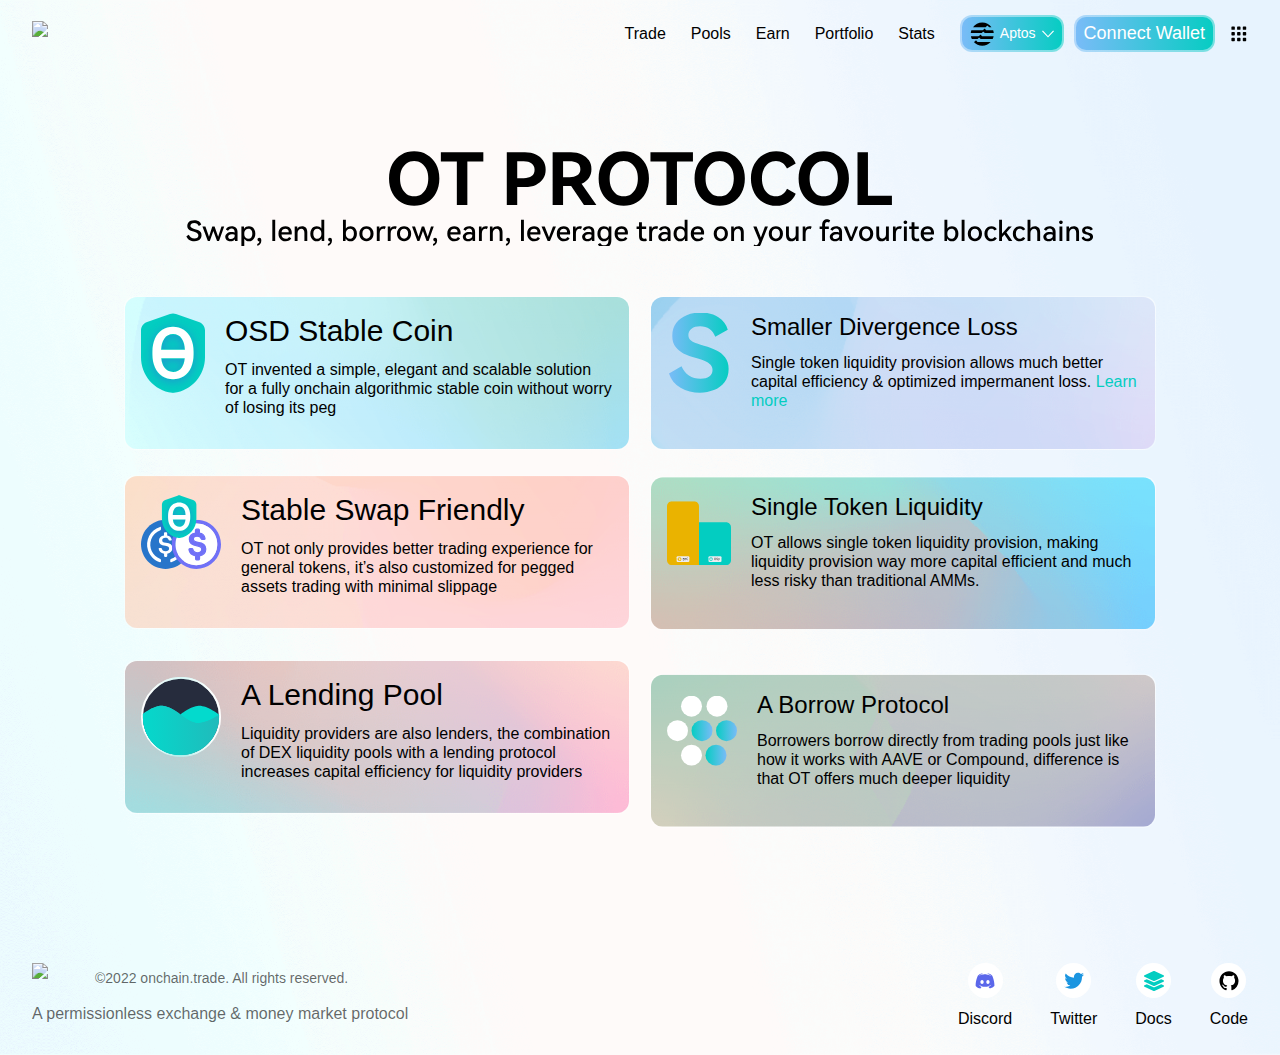
==== index.html @ 17d29748 "See https://github.com/1kxexchange/1kx-sourceCode/commit/5ef10e4868a9867bbbf85af299b0c146f6e1bf9c fr" ====
<!DOCTYPE html>
<html>
  <head>
    <meta charset="utf-8" />
    <meta charset="utf-8" />
    <meta
      name="viewport"
      content="width=device-width, initial-scale=1, maximum-scale=1, minimum-scale=1, user-scalable=no"
    />
    <meta name="og:site_name" content="OT" />
    <meta name="title" content="OT" />
    <link
      rel="shortcut icon"
      href="https://1kxexchange.github.io/icons/assets/ot.png"
    />
    <link
      rel="apple-touch-icon"
      sizes="512x512"
      href="https://1kxexchange.github.io/icons/assets/ot.png"
    />
    <link
      rel="apple-touch-icon"
      sizes="192x192"
      href="https://1kxexchange.github.io/icons/assets/ot.png"
    />
    <link
      rel="shortcut icon"
      type="image/x-icon"
      href="https://1kxexchange.github.io/icons/assets/ot.png"
    />
    <link rel="stylesheet" href="/umi.b2ecc7f9.css" />
    <script>
      window.routerBase = "/";
    </script>
    <script>
      //! umi version: 3.5.35
    </script>
    <script
      src="/charting_library/charting_library.standalone.js"
      defer="true"
    ></script>
    <script src="/datafeeds/udf/dist/bundle.js" defer="true"></script>
    <title>
      Onchain Trade - One stop DEX for spot trading, borrow, lending and 0
      slippage leverage trading that also brings real yield to token holders
    </title>
  </head>

  <body>
    <div id="root"></div>

    <script src="/umi.9f814801.js"></script>
  </body>
</html>
---- umi.b2ecc7f9.css ----
[class*=ant-]::-ms-clear,[class*=ant-] input::-ms-clear,[class*=ant-] input::-ms-reveal,[class^=ant-]::-ms-clear,[class^=ant-] input::-ms-clear,[class^=ant-] input::-ms-reveal{display:none}body,html{width:100%;height:100%}input::-ms-clear,input::-ms-reveal{display:none}*,:after,:before{box-sizing:border-box}html{font-family:sans-serif;line-height:1.15;-webkit-text-size-adjust:100%;-ms-text-size-adjust:100%;-ms-overflow-style:scrollbar;-webkit-tap-highlight-color:rgba(0,0,0,0)}@-ms-viewport{width:device-width}body{margin:0;color:rgba(0,0,0,.85);font-size:14px;font-family:-apple-system,BlinkMacSystemFont,"Segoe UI",Roboto,"Helvetica Neue",Arial,"Noto Sans",sans-serif,"Apple Color Emoji","Segoe UI Emoji","Segoe UI Symbol","Noto Color Emoji";font-variant:tabular-nums;line-height:1.5715;background-color:#fff;font-feature-settings:"tnum","tnum"}[tabindex="-1"]:focus{outline:none!important}hr{box-sizing:content-box;height:0;overflow:visible}h1,h2,h3,h4,h5,h6{margin-top:0;margin-bottom:.5em;color:rgba(0,0,0,.85);font-weight:500}p{margin-top:0;margin-bottom:1em}abbr[data-original-title],abbr[title]{text-decoration:underline;-webkit-text-decoration:underline dotted;text-decoration:underline dotted;border-bottom:0;cursor:help}address{margin-bottom:1em;font-style:normal;line-height:inherit}input[type=number],input[type=password],input[type=text],textarea{-webkit-appearance:none}dl,ol,ul{margin-top:0;margin-bottom:1em}ol ol,ol ul,ul ol,ul ul{margin-bottom:0}dt{font-weight:500}dd{margin-bottom:.5em;margin-left:0}blockquote{margin:0 0 1em}dfn{font-style:italic}b,strong{font-weight:bolder}small{font-size:80%}sub,sup{position:relative;font-size:75%;line-height:0;vertical-align:baseline}sub{bottom:-.25em}sup{top:-.5em}a{color:#03cdc1;text-decoration:none;background-color:transparent;outline:none;cursor:pointer;transition:color .3s;-webkit-text-decoration-skip:objects}a:hover{color:#25d9c7}a:active{color:#00a6a0}a:active,a:hover{text-decoration:none;outline:0}a:focus{text-decoration:none;outline:0}a[disabled]{color:rgba(0,0,0,.25);cursor:not-allowed}code,kbd,pre,samp{font-size:1em;font-family:"SFMono-Regular",Consolas,"Liberation Mono",Menlo,Courier,monospace}pre{margin-top:0;margin-bottom:1em;overflow:auto}figure{margin:0 0 1em}img{vertical-align:middle;border-style:none}[role=button],a,area,button,input:not([type=range]),label,select,summary,textarea{touch-action:manipulation}table{border-collapse:collapse}caption{padding-top:.75em;padding-bottom:.3em;color:rgba(0,0,0,.45);text-align:left;caption-side:bottom}button,input,optgroup,select,textarea{margin:0;color:inherit;font-size:inherit;font-family:inherit;line-height:inherit}button,input{overflow:visible}button,select{text-transform:none}[type=reset],[type=submit],button,html [type=button]{-webkit-appearance:button}[type=button]::-moz-focus-inner,[type=reset]::-moz-focus-inner,[type=submit]::-moz-focus-inner,button::-moz-focus-inner{padding:0;border-style:none}input[type=checkbox],input[type=radio]{box-sizing:border-box;padding:0}input[type=date],input[type=datetime-local],input[type=month],input[type=time]{-webkit-appearance:listbox}textarea{overflow:auto;resize:vertical}fieldset{min-width:0;margin:0;padding:0;border:0}legend{display:block;width:100%;max-width:100%;margin-bottom:.5em;padding:0;color:inherit;font-size:1.5em;line-height:inherit;white-space:normal}progress{vertical-align:baseline}[type=number]::-webkit-inner-spin-button,[type=number]::-webkit-outer-spin-button{height:auto}[type=search]{outline-offset:-2px;-webkit-appearance:none}[type=search]::-webkit-search-cancel-button,[type=search]::-webkit-search-decoration{-webkit-appearance:none}::-webkit-file-upload-button{font:inherit;-webkit-appearance:button}output{display:inline-block}summary{display:list-item}template{display:none}[hidden]{display:none!important}mark{padding:.2em;background-color:#feffe6}::selection{color:#fff;background:#03cdc1}.clearfix:before{display:table;content:""}.clearfix:after{display:table;clear:both;content:""}.anticon{display:inline-block;color:inherit;font-style:normal;line-height:0;text-align:center;text-transform:none;vertical-align:-.125em;text-rendering:optimizelegibility;-webkit-font-smoothing:antialiased;-moz-osx-font-smoothing:grayscale}.anticon>*{line-height:1}.anticon svg{display:inline-block}.anticon:before{display:none}.anticon .anticon-icon{display:block}.anticon>.anticon{line-height:0;vertical-align:0}.anticon[tabindex]{cursor:pointer}.anticon-spin,.anticon-spin:before{display:inline-block;animation:loadingCircle 1s linear infinite}.ant-fade-appear,.ant-fade-enter{animation-duration:.2s;animation-fill-mode:both;animation-play-state:paused}.ant-fade-leave{animation-duration:.2s;animation-fill-mode:both;animation-play-state:paused}.ant-fade-appear.ant-fade-appear-active,.ant-fade-enter.ant-fade-enter-active{animation-name:antFadeIn;animation-play-state:running}.ant-fade-leave.ant-fade-leave-active{animation-name:antFadeOut;animation-play-state:running;pointer-events:none}.ant-fade-appear,.ant-fade-enter{opacity:0;animation-timing-function:linear}.ant-fade-leave{animation-timing-function:linear}@keyframes antFadeIn{0%{opacity:0}to{opacity:1}}@keyframes antFadeOut{0%{opacity:1}to{opacity:0}}.ant-move-up-appear,.ant-move-up-enter{animation-duration:.2s;animation-fill-mode:both;animation-play-state:paused}.ant-move-up-leave{animation-duration:.2s;animation-fill-mode:both;animation-play-state:paused}.ant-move-up-appear.ant-move-up-appear-active,.ant-move-up-enter.ant-move-up-enter-active{animation-name:antMoveUpIn;animation-play-state:running}.ant-move-up-leave.ant-move-up-leave-active{animation-name:antMoveUpOut;animation-play-state:running;pointer-events:none}.ant-move-up-appear,.ant-move-up-enter{opacity:0;animation-timing-function:cubic-bezier(.08,.82,.17,1)}.ant-move-up-leave{animation-timing-function:cubic-bezier(.6,.04,.98,.34)}.ant-move-down-appear,.ant-move-down-enter{animation-duration:.2s;animation-fill-mode:both;animation-play-state:paused}.ant-move-down-leave{animation-duration:.2s;animation-fill-mode:both;animation-play-state:paused}.ant-move-down-appear.ant-move-down-appear-active,.ant-move-down-enter.ant-move-down-enter-active{animation-name:antMoveDownIn;animation-play-state:running}.ant-move-down-leave.ant-move-down-leave-active{animation-name:antMoveDownOut;animation-play-state:running;pointer-events:none}.ant-move-down-appear,.ant-move-down-enter{opacity:0;animation-timing-function:cubic-bezier(.08,.82,.17,1)}.ant-move-down-leave{animation-timing-function:cubic-bezier(.6,.04,.98,.34)}.ant-move-left-appear,.ant-move-left-enter{animation-duration:.2s;animation-fill-mode:both;animation-play-state:paused}.ant-move-left-leave{animation-duration:.2s;animation-fill-mode:both;animation-play-state:paused}.ant-move-left-appear.ant-move-left-appear-active,.ant-move-left-enter.ant-move-left-enter-active{animation-name:antMoveLeftIn;animation-play-state:running}.ant-move-left-leave.ant-move-left-leave-active{animation-name:antMoveLeftOut;animation-play-state:running;pointer-events:none}.ant-move-left-appear,.ant-move-left-enter{opacity:0;animation-timing-function:cubic-bezier(.08,.82,.17,1)}.ant-move-left-leave{animation-timing-function:cubic-bezier(.6,.04,.98,.34)}.ant-move-right-appear,.ant-move-right-enter{animation-duration:.2s;animation-fill-mode:both;animation-play-state:paused}.ant-move-right-leave{animation-duration:.2s;animation-fill-mode:both;animation-play-state:paused}.ant-move-right-appear.ant-move-right-appear-active,.ant-move-right-enter.ant-move-right-enter-active{animation-name:antMoveRightIn;animation-play-state:running}.ant-move-right-leave.ant-move-right-leave-active{animation-name:antMoveRightOut;animation-play-state:running;pointer-events:none}.ant-move-right-appear,.ant-move-right-enter{opacity:0;animation-timing-function:cubic-bezier(.08,.82,.17,1)}.ant-move-right-leave{animation-timing-function:cubic-bezier(.6,.04,.98,.34)}@keyframes antMoveDownIn{0%{transform:translateY(100%);transform-origin:0 0;opacity:0}to{transform:translateY(0);transform-origin:0 0;opacity:1}}@keyframes antMoveDownOut{0%{transform:translateY(0);transform-origin:0 0;opacity:1}to{transform:translateY(100%);transform-origin:0 0;opacity:0}}@keyframes antMoveLeftIn{0%{transform:translateX(-100%);transform-origin:0 0;opacity:0}to{transform:translateX(0);transform-origin:0 0;opacity:1}}@keyframes antMoveLeftOut{0%{transform:translateX(0);transform-origin:0 0;opacity:1}to{transform:translateX(-100%);transform-origin:0 0;opacity:0}}@keyframes antMoveRightIn{0%{transform:translateX(100%);transform-origin:0 0;opacity:0}to{transform:translateX(0);transform-origin:0 0;opacity:1}}@keyframes antMoveRightOut{0%{transform:translateX(0);transform-origin:0 0;opacity:1}to{transform:translateX(100%);transform-origin:0 0;opacity:0}}@keyframes antMoveUpIn{0%{transform:translateY(-100%);transform-origin:0 0;opacity:0}to{transform:translateY(0);transform-origin:0 0;opacity:1}}@keyframes antMoveUpOut{0%{transform:translateY(0);transform-origin:0 0;opacity:1}to{transform:translateY(-100%);transform-origin:0 0;opacity:0}}@keyframes loadingCircle{to{transform:rotate(1turn)}}[ant-click-animating-without-extra-node=true],[ant-click-animating=true]{position:relative}html{--antd-wave-shadow-color:#03cdc1;--scroll-bar:0}.ant-click-animating-node,[ant-click-animating-without-extra-node=true]:after{position:absolute;top:0;right:0;bottom:0;left:0;display:block;border-radius:inherit;box-shadow:0 0 0 0 #03cdc1;box-shadow:0 0 0 0 var(--antd-wave-shadow-color);opacity:.2;animation:fadeEffect 2s cubic-bezier(.08,.82,.17,1),waveEffect .4s cubic-bezier(.08,.82,.17,1);animation-fill-mode:forwards;content:"";pointer-events:none}@keyframes waveEffect{to{box-shadow:0 0 0 #03cdc1;box-shadow:0 0 0 6px #03cdc1;box-shadow:0 0 0 6px var(--antd-wave-shadow-color)}}@keyframes fadeEffect{to{opacity:0}}.ant-slide-up-appear,.ant-slide-up-enter{animation-duration:.2s;animation-fill-mode:both;animation-play-state:paused}.ant-slide-up-leave{animation-duration:.2s;animation-fill-mode:both;animation-play-state:paused}.ant-slide-up-appear.ant-slide-up-appear-active,.ant-slide-up-enter.ant-slide-up-enter-active{animation-name:antSlideUpIn;animation-play-state:running}.ant-slide-up-leave.ant-slide-up-leave-active{animation-name:antSlideUpOut;animation-play-state:running;pointer-events:none}.ant-slide-up-appear,.ant-slide-up-enter{opacity:0;animation-timing-function:cubic-bezier(.23,1,.32,1)}.ant-slide-up-leave{animation-timing-function:cubic-bezier(.755,.05,.855,.06)}.ant-slide-down-appear,.ant-slide-down-enter{animation-duration:.2s;animation-fill-mode:both;animation-play-state:paused}.ant-slide-down-leave{animation-duration:.2s;animation-fill-mode:both;animation-play-state:paused}.ant-slide-down-appear.ant-slide-down-appear-active,.ant-slide-down-enter.ant-slide-down-enter-active{animation-name:antSlideDownIn;animation-play-state:running}.ant-slide-down-leave.ant-slide-down-leave-active{animation-name:antSlideDownOut;animation-play-state:running;pointer-events:none}.ant-slide-down-appear,.ant-slide-down-enter{opacity:0;animation-timing-function:cubic-bezier(.23,1,.32,1)}.ant-slide-down-leave{animation-timing-function:cubic-bezier(.755,.05,.855,.06)}.ant-slide-left-appear,.ant-slide-left-enter{animation-duration:.2s;animation-fill-mode:both;animation-play-state:paused}.ant-slide-left-leave{animation-duration:.2s;animation-fill-mode:both;animation-play-state:paused}.ant-slide-left-appear.ant-slide-left-appear-active,.ant-slide-left-enter.ant-slide-left-enter-active{animation-name:antSlideLeftIn;animation-play-state:running}.ant-slide-left-leave.ant-slide-left-leave-active{animation-name:antSlideLeftOut;animation-play-state:running;pointer-events:none}.ant-slide-left-appear,.ant-slide-left-enter{opacity:0;animation-timing-function:cubic-bezier(.23,1,.32,1)}.ant-slide-left-leave{animation-timing-function:cubic-bezier(.755,.05,.855,.06)}.ant-slide-right-appear,.ant-slide-right-enter{animation-duration:.2s;animation-fill-mode:both;animation-play-state:paused}.ant-slide-right-leave{animation-duration:.2s;animation-fill-mode:both;animation-play-state:paused}.ant-slide-right-appear.ant-slide-right-appear-active,.ant-slide-right-enter.ant-slide-right-enter-active{animation-name:antSlideRightIn;animation-play-state:running}.ant-slide-right-leave.ant-slide-right-leave-active{animation-name:antSlideRightOut;animation-play-state:running;pointer-events:none}.ant-slide-right-appear,.ant-slide-right-enter{opacity:0;animation-timing-function:cubic-bezier(.23,1,.32,1)}.ant-slide-right-leave{animation-timing-function:cubic-bezier(.755,.05,.855,.06)}@keyframes antSlideUpIn{0%{transform:scaleY(.8);transform-origin:0 0;opacity:0}to{transform:scaleY(1);transform-origin:0 0;opacity:1}}@keyframes antSlideUpOut{0%{transform:scaleY(1);transform-origin:0 0;opacity:1}to{transform:scaleY(.8);transform-origin:0 0;opacity:0}}@keyframes antSlideDownIn{0%{transform:scaleY(.8);transform-origin:100% 100%;opacity:0}to{transform:scaleY(1);transform-origin:100% 100%;opacity:1}}@keyframes antSlideDownOut{0%{transform:scaleY(1);transform-origin:100% 100%;opacity:1}to{transform:scaleY(.8);transform-origin:100% 100%;opacity:0}}@keyframes antSlideLeftIn{0%{transform:scaleX(.8);transform-origin:0 0;opacity:0}to{transform:scaleX(1);transform-origin:0 0;opacity:1}}@keyframes antSlideLeftOut{0%{transform:scaleX(1);transform-origin:0 0;opacity:1}to{transform:scaleX(.8);transform-origin:0 0;opacity:0}}@keyframes antSlideRightIn{0%{transform:scaleX(.8);transform-origin:100% 0;opacity:0}to{transform:scaleX(1);transform-origin:100% 0;opacity:1}}@keyframes antSlideRightOut{0%{transform:scaleX(1);transform-origin:100% 0;opacity:1}to{transform:scaleX(.8);transform-origin:100% 0;opacity:0}}.ant-zoom-appear,.ant-zoom-enter{animation-duration:.2s;animation-fill-mode:both;animation-play-state:paused}.ant-zoom-leave{animation-duration:.2s;animation-fill-mode:both;animation-play-state:paused}.ant-zoom-appear.ant-zoom-appear-active,.ant-zoom-enter.ant-zoom-enter-active{animation-name:antZoomIn;animation-play-state:running}.ant-zoom-leave.ant-zoom-leave-active{animation-name:antZoomOut;animation-play-state:running;pointer-events:none}.ant-zoom-appear,.ant-zoom-enter{transform:scale(0);opacity:0;animation-timing-function:cubic-bezier(.08,.82,.17,1)}.ant-zoom-appear-prepare,.ant-zoom-enter-prepare{transform:none}.ant-zoom-leave{animation-timing-function:cubic-bezier(.78,.14,.15,.86)}.ant-zoom-big-appear,.ant-zoom-big-enter{animation-duration:.2s;animation-fill-mode:both;animation-play-state:paused}.ant-zoom-big-leave{animation-duration:.2s;animation-fill-mode:both;animation-play-state:paused}.ant-zoom-big-appear.ant-zoom-big-appear-active,.ant-zoom-big-enter.ant-zoom-big-enter-active{animation-name:antZoomBigIn;animation-play-state:running}.ant-zoom-big-leave.ant-zoom-big-leave-active{animation-name:antZoomBigOut;animation-play-state:running;pointer-events:none}.ant-zoom-big-appear,.ant-zoom-big-enter{transform:scale(0);opacity:0;animation-timing-function:cubic-bezier(.08,.82,.17,1)}.ant-zoom-big-appear-prepare,.ant-zoom-big-enter-prepare{transform:none}.ant-zoom-big-leave{animation-timing-function:cubic-bezier(.78,.14,.15,.86)}.ant-zoom-big-fast-appear,.ant-zoom-big-fast-enter{animation-duration:.1s;animation-fill-mode:both;animation-play-state:paused}.ant-zoom-big-fast-leave{animation-duration:.1s;animation-fill-mode:both;animation-play-state:paused}.ant-zoom-big-fast-appear.ant-zoom-big-fast-appear-active,.ant-zoom-big-fast-enter.ant-zoom-big-fast-enter-active{animation-name:antZoomBigIn;animation-play-state:running}.ant-zoom-big-fast-leave.ant-zoom-big-fast-leave-active{animation-name:antZoomBigOut;animation-play-state:running;pointer-events:none}.ant-zoom-big-fast-appear,.ant-zoom-big-fast-enter{transform:scale(0);opacity:0;animation-timing-function:cubic-bezier(.08,.82,.17,1)}.ant-zoom-big-fast-appear-prepare,.ant-zoom-big-fast-enter-prepare{transform:none}.ant-zoom-big-fast-leave{animation-timing-function:cubic-bezier(.78,.14,.15,.86)}.ant-zoom-up-appear,.ant-zoom-up-enter{animation-duration:.2s;animation-fill-mode:both;animation-play-state:paused}.ant-zoom-up-leave{animation-duration:.2s;animation-fill-mode:both;animation-play-state:paused}.ant-zoom-up-appear.ant-zoom-up-appear-active,.ant-zoom-up-enter.ant-zoom-up-enter-active{animation-name:antZoomUpIn;animation-play-state:running}.ant-zoom-up-leave.ant-zoom-up-leave-active{animation-name:antZoomUpOut;animation-play-state:running;pointer-events:none}.ant-zoom-up-appear,.ant-zoom-up-enter{transform:scale(0);opacity:0;animation-timing-function:cubic-bezier(.08,.82,.17,1)}.ant-zoom-up-appear-prepare,.ant-zoom-up-enter-prepare{transform:none}.ant-zoom-up-leave{animation-timing-function:cubic-bezier(.78,.14,.15,.86)}.ant-zoom-down-appear,.ant-zoom-down-enter{animation-duration:.2s;animation-fill-mode:both;animation-play-state:paused}.ant-zoom-down-leave{animation-duration:.2s;animation-fill-mode:both;animation-play-state:paused}.ant-zoom-down-appear.ant-zoom-down-appear-active,.ant-zoom-down-enter.ant-zoom-down-enter-active{animation-name:antZoomDownIn;animation-play-state:running}.ant-zoom-down-leave.ant-zoom-down-leave-active{animation-name:antZoomDownOut;animation-play-state:running;pointer-events:none}.ant-zoom-down-appear,.ant-zoom-down-enter{transform:scale(0);opacity:0;animation-timing-function:cubic-bezier(.08,.82,.17,1)}.ant-zoom-down-appear-prepare,.ant-zoom-down-enter-prepare{transform:none}.ant-zoom-down-leave{animation-timing-function:cubic-bezier(.78,.14,.15,.86)}.ant-zoom-left-appear,.ant-zoom-left-enter{animation-duration:.2s;animation-fill-mode:both;animation-play-state:paused}.ant-zoom-left-leave{animation-duration:.2s;animation-fill-mode:both;animation-play-state:paused}.ant-zoom-left-appear.ant-zoom-left-appear-active,.ant-zoom-left-enter.ant-zoom-left-enter-active{animation-name:antZoomLeftIn;animation-play-state:running}.ant-zoom-left-leave.ant-zoom-left-leave-active{animation-name:antZoomLeftOut;animation-play-state:running;pointer-events:none}.ant-zoom-left-appear,.ant-zoom-left-enter{transform:scale(0);opacity:0;animation-timing-function:cubic-bezier(.08,.82,.17,1)}.ant-zoom-left-appear-prepare,.ant-zoom-left-enter-prepare{transform:none}.ant-zoom-left-leave{animation-timing-function:cubic-bezier(.78,.14,.15,.86)}.ant-zoom-right-appear,.ant-zoom-right-enter{animation-duration:.2s;animation-fill-mode:both;animation-play-state:paused}.ant-zoom-right-leave{animation-duration:.2s;animation-fill-mode:both;animation-play-state:paused}.ant-zoom-right-appear.ant-zoom-right-appear-active,.ant-zoom-right-enter.ant-zoom-right-enter-active{animation-name:antZoomRightIn;animation-play-state:running}.ant-zoom-right-leave.ant-zoom-right-leave-active{animation-name:antZoomRightOut;animation-play-state:running;pointer-events:none}.ant-zoom-right-appear,.ant-zoom-right-enter{transform:scale(0);opacity:0;animation-timing-function:cubic-bezier(.08,.82,.17,1)}.ant-zoom-right-appear-prepare,.ant-zoom-right-enter-prepare{transform:none}.ant-zoom-right-leave{animation-timing-function:cubic-bezier(.78,.14,.15,.86)}@keyframes antZoomIn{0%{transform:scale(.2);opacity:0}to{transform:scale(1);opacity:1}}@keyframes antZoomOut{0%{transform:scale(1)}to{transform:scale(.2);opacity:0}}@keyframes antZoomBigIn{0%{transform:scale(.8);opacity:0}to{transform:scale(1);opacity:1}}@keyframes antZoomBigOut{0%{transform:scale(1)}to{transform:scale(.8);opacity:0}}@keyframes antZoomUpIn{0%{transform:scale(.8);transform-origin:50% 0;opacity:0}to{transform:scale(1);transform-origin:50% 0}}@keyframes antZoomUpOut{0%{transform:scale(1);transform-origin:50% 0}to{transform:scale(.8);transform-origin:50% 0;opacity:0}}@keyframes antZoomLeftIn{0%{transform:scale(.8);transform-origin:0 50%;opacity:0}to{transform:scale(1);transform-origin:0 50%}}@keyframes antZoomLeftOut{0%{transform:scale(1);transform-origin:0 50%}to{transform:scale(.8);transform-origin:0 50%;opacity:0}}@keyframes antZoomRightIn{0%{transform:scale(.8);transform-origin:100% 50%;opacity:0}to{transform:scale(1);transform-origin:100% 50%}}@keyframes antZoomRightOut{0%{transform:scale(1);transform-origin:100% 50%}to{transform:scale(.8);transform-origin:100% 50%;opacity:0}}@keyframes antZoomDownIn{0%{transform:scale(.8);transform-origin:50% 100%;opacity:0}to{transform:scale(1);transform-origin:50% 100%}}@keyframes antZoomDownOut{0%{transform:scale(1);transform-origin:50% 100%}to{transform:scale(.8);transform-origin:50% 100%;opacity:0}}.ant-motion-collapse-legacy{overflow:hidden}.ant-motion-collapse-legacy-active{transition:height .2s cubic-bezier(.645,.045,.355,1),opacity .2s cubic-bezier(.645,.045,.355,1)!important}.ant-motion-collapse{overflow:hidden;transition:height .2s cubic-bezier(.645,.045,.355,1),opacity .2s cubic-bezier(.645,.045,.355,1)!important}.ant-modal{box-sizing:border-box;color:rgba(0,0,0,.85);font-size:14px;font-variant:tabular-nums;line-height:1.5715;list-style:none;font-feature-settings:"tnum","tnum";pointer-events:none;position:relative;top:100px;width:auto;max-width:calc(100vw - 32px);margin:0 auto;padding:0 0 24px}.ant-modal.ant-zoom-appear,.ant-modal.ant-zoom-enter{transform:none;opacity:0;animation-duration:.3s;-webkit-user-select:none;-moz-user-select:none;-ms-user-select:none;user-select:none}.ant-modal-mask{position:fixed;top:0;right:0;bottom:0;left:0;z-index:1000;height:100%;background-color:rgba(0,0,0,.45)}.ant-modal-mask-hidden{display:none}.ant-modal-wrap{position:fixed;top:0;right:0;bottom:0;left:0;overflow:auto;outline:0}.ant-modal-wrap{z-index:1000}.ant-modal-title{margin:0;color:rgba(0,0,0,.85);font-weight:500;font-size:16px;line-height:22px;word-wrap:break-word}.ant-modal-content{position:relative;background-color:#fff;background-clip:padding-box;border:0;border-radius:2px;box-shadow:0 3px 6px -4px rgba(0,0,0,.12),0 6px 16px 0 rgba(0,0,0,.08),0 9px 28px 8px rgba(0,0,0,.05);pointer-events:auto}.ant-modal-close{position:absolute;top:0;right:0;z-index:10;padding:0;color:rgba(0,0,0,.45);font-weight:700;line-height:1;text-decoration:none;background:transparent;border:0;outline:0;cursor:pointer;transition:color .3s}.ant-modal-close-x{display:block;width:54px;height:54px;font-size:16px;font-style:normal;line-height:54px;text-align:center;text-transform:none;text-rendering:auto}.ant-modal-close:focus,.ant-modal-close:hover{color:rgba(0,0,0,.75);text-decoration:none}.ant-modal-header{padding:16px 24px;color:rgba(0,0,0,.85);background:#fff;border-bottom:1px solid #f0f0f0;border-radius:2px 2px 0 0}.ant-modal-body{padding:24px;font-size:14px;line-height:1.5715;word-wrap:break-word}.ant-modal-footer{padding:10px 16px;text-align:right;background:transparent;border-top:1px solid #f0f0f0;border-radius:0 0 2px 2px}.ant-modal-footer .ant-btn+.ant-btn:not(.ant-dropdown-trigger){margin-bottom:0;margin-left:8px}.ant-modal-open{overflow:hidden}.ant-modal-centered{text-align:center}.ant-modal-centered:before{display:inline-block;width:0;height:100%;vertical-align:middle;content:""}.ant-modal-centered .ant-modal{top:0;display:inline-block;padding-bottom:0;text-align:left;vertical-align:middle}@media (max-width:767px){.ant-modal{max-width:calc(100vw - 16px);margin:8px auto}.ant-modal-centered .ant-modal{flex:1 1}}.ant-modal-confirm .ant-modal-header{display:none}.ant-modal-confirm .ant-modal-body{padding:32px 32px 24px}.ant-modal-confirm-body-wrapper:before{display:table;content:""}.ant-modal-confirm-body-wrapper:after{display:table;clear:both;content:""}.ant-modal-confirm-body .ant-modal-confirm-title{display:block;overflow:hidden;color:rgba(0,0,0,.85);font-weight:500;font-size:16px;line-height:1.4}.ant-modal-confirm-body .ant-modal-confirm-content{margin-top:8px;color:rgba(0,0,0,.85);font-size:14px}.ant-modal-confirm-body>.anticon{float:left;margin-right:16px;font-size:22px}.ant-modal-confirm-body>.anticon+.ant-modal-confirm-title+.ant-modal-confirm-content{margin-left:38px}.ant-modal-confirm .ant-modal-confirm-btns{margin-top:24px;text-align:right}.ant-modal-confirm .ant-modal-confirm-btns .ant-btn+.ant-btn{margin-bottom:0;margin-left:8px}.ant-modal-confirm-error .ant-modal-confirm-body>.anticon{color:#ff4d4f}.ant-modal-confirm-confirm .ant-modal-confirm-body>.anticon,.ant-modal-confirm-warning .ant-modal-confirm-body>.anticon{color:#faad14}.ant-modal-confirm-info .ant-modal-confirm-body>.anticon{color:#03cdc1}.ant-modal-confirm-success .ant-modal-confirm-body>.anticon{color:#52c41a}.ant-modal-wrap-rtl{direction:rtl}.ant-modal-wrap-rtl .ant-modal-close{right:auto;left:0}.ant-modal-wrap-rtl .ant-modal-footer{text-align:left}.ant-modal-wrap-rtl .ant-modal-footer .ant-btn+.ant-btn{margin-right:8px;margin-left:0}.ant-modal-wrap-rtl .ant-modal-confirm-body{direction:rtl}.ant-modal-wrap-rtl .ant-modal-confirm-body>.anticon{float:right;margin-right:0;margin-left:16px}.ant-modal-wrap-rtl .ant-modal-confirm-body>.anticon+.ant-modal-confirm-title+.ant-modal-confirm-content{margin-right:38px;margin-left:0}.ant-modal-wrap-rtl .ant-modal-confirm-btns{text-align:left}.ant-modal-wrap-rtl .ant-modal-confirm-btns .ant-btn+.ant-btn{margin-right:8px;margin-left:0}.ant-modal-wrap-rtl.ant-modal-centered .ant-modal{text-align:right}.ant-btn{line-height:1.5715;position:relative;display:inline-block;font-weight:400;white-space:nowrap;text-align:center;background-image:none;box-shadow:0 2px 0 rgba(0,0,0,.015);cursor:pointer;transition:all .3s cubic-bezier(.645,.045,.355,1);-webkit-user-select:none;-moz-user-select:none;-ms-user-select:none;user-select:none;touch-action:manipulation;height:32px;padding:4px 15px;font-size:14px;border-radius:2px;color:rgba(0,0,0,.85);border:1px solid #d9d9d9;background:#fff}.ant-btn>.anticon{line-height:1}.ant-btn,.ant-btn:active,.ant-btn:focus{outline:0}.ant-btn:not([disabled]):hover{text-decoration:none}.ant-btn:not([disabled]):active{outline:0;box-shadow:none}.ant-btn[disabled]{cursor:not-allowed}.ant-btn[disabled]>*{pointer-events:none}.ant-btn-lg{height:40px;padding:6.4px 15px;font-size:16px;border-radius:2px}.ant-btn-sm{height:24px;padding:0 7px;font-size:14px;border-radius:2px}.ant-btn>a:only-child{color:currentcolor}.ant-btn>a:only-child:after{position:absolute;top:0;right:0;bottom:0;left:0;background:transparent;content:""}.ant-btn:focus,.ant-btn:hover{color:#25d9c7;border-color:#25d9c7;background:#fff}.ant-btn:focus>a:only-child,.ant-btn:hover>a:only-child{color:currentcolor}.ant-btn:focus>a:only-child:after,.ant-btn:hover>a:only-child:after{position:absolute;top:0;right:0;bottom:0;left:0;background:transparent;content:""}.ant-btn:active{color:#00a6a0;border-color:#00a6a0;background:#fff}.ant-btn:active>a:only-child{color:currentcolor}.ant-btn:active>a:only-child:after{position:absolute;top:0;right:0;bottom:0;left:0;background:transparent;content:""}.ant-btn[disabled],.ant-btn[disabled]:active,.ant-btn[disabled]:focus,.ant-btn[disabled]:hover{color:rgba(0,0,0,.25);border-color:#d9d9d9;background:#f5f5f5;text-shadow:none;box-shadow:none}.ant-btn[disabled]:active>a:only-child,.ant-btn[disabled]:focus>a:only-child,.ant-btn[disabled]:hover>a:only-child,.ant-btn[disabled]>a:only-child{color:currentcolor}.ant-btn[disabled]:active>a:only-child:after,.ant-btn[disabled]:focus>a:only-child:after,.ant-btn[disabled]:hover>a:only-child:after,.ant-btn[disabled]>a:only-child:after{position:absolute;top:0;right:0;bottom:0;left:0;background:transparent;content:""}.ant-btn:active,.ant-btn:focus,.ant-btn:hover{text-decoration:none;background:#fff}.ant-btn>span{display:inline-block}.ant-btn-primary{color:#fff;border-color:#03cdc1;background:#03cdc1;text-shadow:0 -1px 0 rgba(0,0,0,.12);box-shadow:0 2px 0 rgba(0,0,0,.045)}.ant-btn-primary>a:only-child{color:currentcolor}.ant-btn-primary>a:only-child:after{position:absolute;top:0;right:0;bottom:0;left:0;background:transparent;content:""}.ant-btn-primary:focus,.ant-btn-primary:hover{color:#fff;border-color:#25d9c7;background:#25d9c7}.ant-btn-primary:focus>a:only-child,.ant-btn-primary:hover>a:only-child{color:currentcolor}.ant-btn-primary:focus>a:only-child:after,.ant-btn-primary:hover>a:only-child:after{position:absolute;top:0;right:0;bottom:0;left:0;background:transparent;content:""}.ant-btn-primary:active{color:#fff;border-color:#00a6a0;background:#00a6a0}.ant-btn-primary:active>a:only-child{color:currentcolor}.ant-btn-primary:active>a:only-child:after{position:absolute;top:0;right:0;bottom:0;left:0;background:transparent;content:""}.ant-btn-primary[disabled],.ant-btn-primary[disabled]:active,.ant-btn-primary[disabled]:focus,.ant-btn-primary[disabled]:hover{color:rgba(0,0,0,.25);border-color:#d9d9d9;background:#f5f5f5;text-shadow:none;box-shadow:none}.ant-btn-primary[disabled]:active>a:only-child,.ant-btn-primary[disabled]:focus>a:only-child,.ant-btn-primary[disabled]:hover>a:only-child,.ant-btn-primary[disabled]>a:only-child{color:currentcolor}.ant-btn-primary[disabled]:active>a:only-child:after,.ant-btn-primary[disabled]:focus>a:only-child:after,.ant-btn-primary[disabled]:hover>a:only-child:after,.ant-btn-primary[disabled]>a:only-child:after{position:absolute;top:0;right:0;bottom:0;left:0;background:transparent;content:""}.ant-btn-group .ant-btn-primary:not(:first-child):not(:last-child){border-right-color:#25d9c7;border-left-color:#25d9c7}.ant-btn-group .ant-btn-primary:not(:first-child):not(:last-child):disabled{border-color:#d9d9d9}.ant-btn-group .ant-btn-primary:first-child:not(:last-child){border-right-color:#25d9c7}.ant-btn-group .ant-btn-primary:first-child:not(:last-child)[disabled]{border-right-color:#d9d9d9}.ant-btn-group .ant-btn-primary+.ant-btn-primary,.ant-btn-group .ant-btn-primary:last-child:not(:first-child){border-left-color:#25d9c7}.ant-btn-group .ant-btn-primary+.ant-btn-primary[disabled],.ant-btn-group .ant-btn-primary:last-child:not(:first-child)[disabled]{border-left-color:#d9d9d9}.ant-btn-ghost{color:rgba(0,0,0,.85);border-color:#d9d9d9;background:transparent}.ant-btn-ghost>a:only-child{color:currentcolor}.ant-btn-ghost>a:only-child:after{position:absolute;top:0;right:0;bottom:0;left:0;background:transparent;content:""}.ant-btn-ghost:focus,.ant-btn-ghost:hover{color:#25d9c7;border-color:#25d9c7;background:transparent}.ant-btn-ghost:focus>a:only-child,.ant-btn-ghost:hover>a:only-child{color:currentcolor}.ant-btn-ghost:focus>a:only-child:after,.ant-btn-ghost:hover>a:only-child:after{position:absolute;top:0;right:0;bottom:0;left:0;background:transparent;content:""}.ant-btn-ghost:active{color:#00a6a0;border-color:#00a6a0;background:transparent}.ant-btn-ghost:active>a:only-child{color:currentcolor}.ant-btn-ghost:active>a:only-child:after{position:absolute;top:0;right:0;bottom:0;left:0;background:transparent;content:""}.ant-btn-ghost[disabled],.ant-btn-ghost[disabled]:active,.ant-btn-ghost[disabled]:focus,.ant-btn-ghost[disabled]:hover{color:rgba(0,0,0,.25);border-color:#d9d9d9;background:#f5f5f5;text-shadow:none;box-shadow:none}.ant-btn-ghost[disabled]:active>a:only-child,.ant-btn-ghost[disabled]:focus>a:only-child,.ant-btn-ghost[disabled]:hover>a:only-child,.ant-btn-ghost[disabled]>a:only-child{color:currentcolor}.ant-btn-ghost[disabled]:active>a:only-child:after,.ant-btn-ghost[disabled]:focus>a:only-child:after,.ant-btn-ghost[disabled]:hover>a:only-child:after,.ant-btn-ghost[disabled]>a:only-child:after{position:absolute;top:0;right:0;bottom:0;left:0;background:transparent;content:""}.ant-btn-dashed{color:rgba(0,0,0,.85);border-color:#d9d9d9;background:#fff;border-style:dashed}.ant-btn-dashed>a:only-child{color:currentcolor}.ant-btn-dashed>a:only-child:after{position:absolute;top:0;right:0;bottom:0;left:0;background:transparent;content:""}.ant-btn-dashed:focus,.ant-btn-dashed:hover{color:#25d9c7;border-color:#25d9c7;background:#fff}.ant-btn-dashed:focus>a:only-child,.ant-btn-dashed:hover>a:only-child{color:currentcolor}.ant-btn-dashed:focus>a:only-child:after,.ant-btn-dashed:hover>a:only-child:after{position:absolute;top:0;right:0;bottom:0;left:0;background:transparent;content:""}.ant-btn-dashed:active{color:#00a6a0;border-color:#00a6a0;background:#fff}.ant-btn-dashed:active>a:only-child{color:currentcolor}.ant-btn-dashed:active>a:only-child:after{position:absolute;top:0;right:0;bottom:0;left:0;background:transparent;content:""}.ant-btn-dashed[disabled],.ant-btn-dashed[disabled]:active,.ant-btn-dashed[disabled]:focus,.ant-btn-dashed[disabled]:hover{color:rgba(0,0,0,.25);border-color:#d9d9d9;background:#f5f5f5;text-shadow:none;box-shadow:none}.ant-btn-dashed[disabled]:active>a:only-child,.ant-btn-dashed[disabled]:focus>a:only-child,.ant-btn-dashed[disabled]:hover>a:only-child,.ant-btn-dashed[disabled]>a:only-child{color:currentcolor}.ant-btn-dashed[disabled]:active>a:only-child:after,.ant-btn-dashed[disabled]:focus>a:only-child:after,.ant-btn-dashed[disabled]:hover>a:only-child:after,.ant-btn-dashed[disabled]>a:only-child:after{position:absolute;top:0;right:0;bottom:0;left:0;background:transparent;content:""}.ant-btn-danger{color:#fff;border-color:#ff4d4f;background:#ff4d4f;text-shadow:0 -1px 0 rgba(0,0,0,.12);box-shadow:0 2px 0 rgba(0,0,0,.045)}.ant-btn-danger>a:only-child{color:currentcolor}.ant-btn-danger>a:only-child:after{position:absolute;top:0;right:0;bottom:0;left:0;background:transparent;content:""}.ant-btn-danger:focus,.ant-btn-danger:hover{color:#fff;border-color:#ff7875;background:#ff7875}.ant-btn-danger:focus>a:only-child,.ant-btn-danger:hover>a:only-child{color:currentcolor}.ant-btn-danger:focus>a:only-child:after,.ant-btn-danger:hover>a:only-child:after{position:absolute;top:0;right:0;bottom:0;left:0;background:transparent;content:""}.ant-btn-danger:active{color:#fff;border-color:#d9363e;background:#d9363e}.ant-btn-danger:active>a:only-child{color:currentcolor}.ant-btn-danger:active>a:only-child:after{position:absolute;top:0;right:0;bottom:0;left:0;background:transparent;content:""}.ant-btn-danger[disabled],.ant-btn-danger[disabled]:active,.ant-btn-danger[disabled]:focus,.ant-btn-danger[disabled]:hover{color:rgba(0,0,0,.25);border-color:#d9d9d9;background:#f5f5f5;text-shadow:none;box-shadow:none}.ant-btn-danger[disabled]:active>a:only-child,.ant-btn-danger[disabled]:focus>a:only-child,.ant-btn-danger[disabled]:hover>a:only-child,.ant-btn-danger[disabled]>a:only-child{color:currentcolor}.ant-btn-danger[disabled]:active>a:only-child:after,.ant-btn-danger[disabled]:focus>a:only-child:after,.ant-btn-danger[disabled]:hover>a:only-child:after,.ant-btn-danger[disabled]>a:only-child:after{position:absolute;top:0;right:0;bottom:0;left:0;background:transparent;content:""}.ant-btn-link{color:#03cdc1;border-color:transparent;background:transparent;box-shadow:none}.ant-btn-link>a:only-child{color:currentcolor}.ant-btn-link>a:only-child:after{position:absolute;top:0;right:0;bottom:0;left:0;background:transparent;content:""}.ant-btn-link:focus,.ant-btn-link:hover{color:#25d9c7;border-color:#25d9c7;background:transparent}.ant-btn-link:focus>a:only-child,.ant-btn-link:hover>a:only-child{color:currentcolor}.ant-btn-link:focus>a:only-child:after,.ant-btn-link:hover>a:only-child:after{position:absolute;top:0;right:0;bottom:0;left:0;background:transparent;content:""}.ant-btn-link:active{color:#00a6a0;border-color:#00a6a0;background:transparent}.ant-btn-link:active>a:only-child{color:currentcolor}.ant-btn-link:active>a:only-child:after{position:absolute;top:0;right:0;bottom:0;left:0;background:transparent;content:""}.ant-btn-link[disabled],.ant-btn-link[disabled]:active,.ant-btn-link[disabled]:focus,.ant-btn-link[disabled]:hover{border-color:#d9d9d9;background:#f5f5f5}.ant-btn-link:hover{background:transparent}.ant-btn-link:active,.ant-btn-link:focus,.ant-btn-link:hover{border-color:transparent}.ant-btn-link[disabled],.ant-btn-link[disabled]:active,.ant-btn-link[disabled]:focus,.ant-btn-link[disabled]:hover{color:rgba(0,0,0,.25);border-color:transparent;background:transparent;text-shadow:none;box-shadow:none}.ant-btn-link[disabled]:active>a:only-child,.ant-btn-link[disabled]:focus>a:only-child,.ant-btn-link[disabled]:hover>a:only-child,.ant-btn-link[disabled]>a:only-child{color:currentcolor}.ant-btn-link[disabled]:active>a:only-child:after,.ant-btn-link[disabled]:focus>a:only-child:after,.ant-btn-link[disabled]:hover>a:only-child:after,.ant-btn-link[disabled]>a:only-child:after{position:absolute;top:0;right:0;bottom:0;left:0;background:transparent;content:""}.ant-btn-text{color:rgba(0,0,0,.85);border-color:transparent;background:transparent;box-shadow:none}.ant-btn-text>a:only-child{color:currentcolor}.ant-btn-text>a:only-child:after{position:absolute;top:0;right:0;bottom:0;left:0;background:transparent;content:""}.ant-btn-text:focus,.ant-btn-text:hover{color:#25d9c7;border-color:#25d9c7;background:transparent}.ant-btn-text:focus>a:only-child,.ant-btn-text:hover>a:only-child{color:currentcolor}.ant-btn-text:focus>a:only-child:after,.ant-btn-text:hover>a:only-child:after{position:absolute;top:0;right:0;bottom:0;left:0;background:transparent;content:""}.ant-btn-text:active{color:#00a6a0;border-color:#00a6a0;background:transparent}.ant-btn-text:active>a:only-child{color:currentcolor}.ant-btn-text:active>a:only-child:after{position:absolute;top:0;right:0;bottom:0;left:0;background:transparent;content:""}.ant-btn-text[disabled],.ant-btn-text[disabled]:active,.ant-btn-text[disabled]:focus,.ant-btn-text[disabled]:hover{border-color:#d9d9d9;background:#f5f5f5}.ant-btn-text:focus,.ant-btn-text:hover{color:rgba(0,0,0,.85);background:rgba(0,0,0,.018);border-color:transparent}.ant-btn-text:active{color:rgba(0,0,0,.85);background:rgba(0,0,0,.028);border-color:transparent}.ant-btn-text[disabled],.ant-btn-text[disabled]:active,.ant-btn-text[disabled]:focus,.ant-btn-text[disabled]:hover{color:rgba(0,0,0,.25);border-color:transparent;background:transparent;text-shadow:none;box-shadow:none}.ant-btn-text[disabled]:active>a:only-child,.ant-btn-text[disabled]:focus>a:only-child,.ant-btn-text[disabled]:hover>a:only-child,.ant-btn-text[disabled]>a:only-child{color:currentcolor}.ant-btn-text[disabled]:active>a:only-child:after,.ant-btn-text[disabled]:focus>a:only-child:after,.ant-btn-text[disabled]:hover>a:only-child:after,.ant-btn-text[disabled]>a:only-child:after{position:absolute;top:0;right:0;bottom:0;left:0;background:transparent;content:""}.ant-btn-dangerous{color:#ff4d4f;border-color:#ff4d4f;background:#fff}.ant-btn-dangerous>a:only-child{color:currentcolor}.ant-btn-dangerous>a:only-child:after{position:absolute;top:0;right:0;bottom:0;left:0;background:transparent;content:""}.ant-btn-dangerous:focus,.ant-btn-dangerous:hover{color:#ff7875;border-color:#ff7875;background:#fff}.ant-btn-dangerous:focus>a:only-child,.ant-btn-dangerous:hover>a:only-child{color:currentcolor}.ant-btn-dangerous:focus>a:only-child:after,.ant-btn-dangerous:hover>a:only-child:after{position:absolute;top:0;right:0;bottom:0;left:0;background:transparent;content:""}.ant-btn-dangerous:active{color:#d9363e;border-color:#d9363e;background:#fff}.ant-btn-dangerous:active>a:only-child{color:currentcolor}.ant-btn-dangerous:active>a:only-child:after{position:absolute;top:0;right:0;bottom:0;left:0;background:transparent;content:""}.ant-btn-dangerous[disabled],.ant-btn-dangerous[disabled]:active,.ant-btn-dangerous[disabled]:focus,.ant-btn-dangerous[disabled]:hover{color:rgba(0,0,0,.25);border-color:#d9d9d9;background:#f5f5f5;text-shadow:none;box-shadow:none}.ant-btn-dangerous[disabled]:active>a:only-child,.ant-btn-dangerous[disabled]:focus>a:only-child,.ant-btn-dangerous[disabled]:hover>a:only-child,.ant-btn-dangerous[disabled]>a:only-child{color:currentcolor}.ant-btn-dangerous[disabled]:active>a:only-child:after,.ant-btn-dangerous[disabled]:focus>a:only-child:after,.ant-btn-dangerous[disabled]:hover>a:only-child:after,.ant-btn-dangerous[disabled]>a:only-child:after{position:absolute;top:0;right:0;bottom:0;left:0;background:transparent;content:""}.ant-btn-dangerous.ant-btn-primary{color:#fff;border-color:#ff4d4f;background:#ff4d4f;text-shadow:0 -1px 0 rgba(0,0,0,.12);box-shadow:0 2px 0 rgba(0,0,0,.045)}.ant-btn-dangerous.ant-btn-primary>a:only-child{color:currentcolor}.ant-btn-dangerous.ant-btn-primary>a:only-child:after{position:absolute;top:0;right:0;bottom:0;left:0;background:transparent;content:""}.ant-btn-dangerous.ant-btn-primary:focus,.ant-btn-dangerous.ant-btn-primary:hover{color:#fff;border-color:#ff7875;background:#ff7875}.ant-btn-dangerous.ant-btn-primary:focus>a:only-child,.ant-btn-dangerous.ant-btn-primary:hover>a:only-child{color:currentcolor}.ant-btn-dangerous.ant-btn-primary:focus>a:only-child:after,.ant-btn-dangerous.ant-btn-primary:hover>a:only-child:after{position:absolute;top:0;right:0;bottom:0;left:0;background:transparent;content:""}.ant-btn-dangerous.ant-btn-primary:active{color:#fff;border-color:#d9363e;background:#d9363e}.ant-btn-dangerous.ant-btn-primary:active>a:only-child{color:currentcolor}.ant-btn-dangerous.ant-btn-primary:active>a:only-child:after{position:absolute;top:0;right:0;bottom:0;left:0;background:transparent;content:""}.ant-btn-dangerous.ant-btn-primary[disabled],.ant-btn-dangerous.ant-btn-primary[disabled]:active,.ant-btn-dangerous.ant-btn-primary[disabled]:focus,.ant-btn-dangerous.ant-btn-primary[disabled]:hover{color:rgba(0,0,0,.25);border-color:#d9d9d9;background:#f5f5f5;text-shadow:none;box-shadow:none}.ant-btn-dangerous.ant-btn-primary[disabled]:active>a:only-child,.ant-btn-dangerous.ant-btn-primary[disabled]:focus>a:only-child,.ant-btn-dangerous.ant-btn-primary[disabled]:hover>a:only-child,.ant-btn-dangerous.ant-btn-primary[disabled]>a:only-child{color:currentcolor}.ant-btn-dangerous.ant-btn-primary[disabled]:active>a:only-child:after,.ant-btn-dangerous.ant-btn-primary[disabled]:focus>a:only-child:after,.ant-btn-dangerous.ant-btn-primary[disabled]:hover>a:only-child:after,.ant-btn-dangerous.ant-btn-primary[disabled]>a:only-child:after{position:absolute;top:0;right:0;bottom:0;left:0;background:transparent;content:""}.ant-btn-dangerous.ant-btn-link{color:#ff4d4f;border-color:transparent;background:transparent;box-shadow:none}.ant-btn-dangerous.ant-btn-link>a:only-child{color:currentcolor}.ant-btn-dangerous.ant-btn-link>a:only-child:after{position:absolute;top:0;right:0;bottom:0;left:0;background:transparent;content:""}.ant-btn-dangerous.ant-btn-link:focus,.ant-btn-dangerous.ant-btn-link:hover{color:#25d9c7;border-color:#25d9c7}.ant-btn-dangerous.ant-btn-link:active{color:#00a6a0;border-color:#00a6a0}.ant-btn-dangerous.ant-btn-link[disabled],.ant-btn-dangerous.ant-btn-link[disabled]:active,.ant-btn-dangerous.ant-btn-link[disabled]:focus,.ant-btn-dangerous.ant-btn-link[disabled]:hover{border-color:#d9d9d9;background:#f5f5f5}.ant-btn-dangerous.ant-btn-link:focus,.ant-btn-dangerous.ant-btn-link:hover{color:#ff7875;border-color:transparent;background:transparent}.ant-btn-dangerous.ant-btn-link:focus>a:only-child,.ant-btn-dangerous.ant-btn-link:hover>a:only-child{color:currentcolor}.ant-btn-dangerous.ant-btn-link:focus>a:only-child:after,.ant-btn-dangerous.ant-btn-link:hover>a:only-child:after{position:absolute;top:0;right:0;bottom:0;left:0;background:transparent;content:""}.ant-btn-dangerous.ant-btn-link:active{color:#d9363e;border-color:transparent;background:transparent}.ant-btn-dangerous.ant-btn-link:active>a:only-child{color:currentcolor}.ant-btn-dangerous.ant-btn-link:active>a:only-child:after{position:absolute;top:0;right:0;bottom:0;left:0;background:transparent;content:""}.ant-btn-dangerous.ant-btn-link[disabled],.ant-btn-dangerous.ant-btn-link[disabled]:active,.ant-btn-dangerous.ant-btn-link[disabled]:focus,.ant-btn-dangerous.ant-btn-link[disabled]:hover{color:rgba(0,0,0,.25);border-color:transparent;background:transparent;text-shadow:none;box-shadow:none}.ant-btn-dangerous.ant-btn-link[disabled]:active>a:only-child,.ant-btn-dangerous.ant-btn-link[disabled]:focus>a:only-child,.ant-btn-dangerous.ant-btn-link[disabled]:hover>a:only-child,.ant-btn-dangerous.ant-btn-link[disabled]>a:only-child{color:currentcolor}.ant-btn-dangerous.ant-btn-link[disabled]:active>a:only-child:after,.ant-btn-dangerous.ant-btn-link[disabled]:focus>a:only-child:after,.ant-btn-dangerous.ant-btn-link[disabled]:hover>a:only-child:after,.ant-btn-dangerous.ant-btn-link[disabled]>a:only-child:after{position:absolute;top:0;right:0;bottom:0;left:0;background:transparent;content:""}.ant-btn-dangerous.ant-btn-text{color:#ff4d4f;border-color:transparent;background:transparent;box-shadow:none}.ant-btn-dangerous.ant-btn-text>a:only-child{color:currentcolor}.ant-btn-dangerous.ant-btn-text>a:only-child:after{position:absolute;top:0;right:0;bottom:0;left:0;background:transparent;content:""}.ant-btn-dangerous.ant-btn-text:focus,.ant-btn-dangerous.ant-btn-text:hover{color:#25d9c7;border-color:#25d9c7;background:transparent}.ant-btn-dangerous.ant-btn-text:active{color:#00a6a0;border-color:#00a6a0;background:transparent}.ant-btn-dangerous.ant-btn-text[disabled],.ant-btn-dangerous.ant-btn-text[disabled]:active,.ant-btn-dangerous.ant-btn-text[disabled]:focus,.ant-btn-dangerous.ant-btn-text[disabled]:hover{border-color:#d9d9d9;background:#f5f5f5}.ant-btn-dangerous.ant-btn-text:focus,.ant-btn-dangerous.ant-btn-text:hover{color:#ff7875;border-color:transparent;background:rgba(0,0,0,.018)}.ant-btn-dangerous.ant-btn-text:focus>a:only-child,.ant-btn-dangerous.ant-btn-text:hover>a:only-child{color:currentcolor}.ant-btn-dangerous.ant-btn-text:focus>a:only-child:after,.ant-btn-dangerous.ant-btn-text:hover>a:only-child:after{position:absolute;top:0;right:0;bottom:0;left:0;background:transparent;content:""}.ant-btn-dangerous.ant-btn-text:active{color:#d9363e;border-color:transparent;background:rgba(0,0,0,.028)}.ant-btn-dangerous.ant-btn-text:active>a:only-child{color:currentcolor}.ant-btn-dangerous.ant-btn-text:active>a:only-child:after{position:absolute;top:0;right:0;bottom:0;left:0;background:transparent;content:""}.ant-btn-dangerous.ant-btn-text[disabled],.ant-btn-dangerous.ant-btn-text[disabled]:active,.ant-btn-dangerous.ant-btn-text[disabled]:focus,.ant-btn-dangerous.ant-btn-text[disabled]:hover{color:rgba(0,0,0,.25);border-color:transparent;background:transparent;text-shadow:none;box-shadow:none}.ant-btn-dangerous.ant-btn-text[disabled]:active>a:only-child,.ant-btn-dangerous.ant-btn-text[disabled]:focus>a:only-child,.ant-btn-dangerous.ant-btn-text[disabled]:hover>a:only-child,.ant-btn-dangerous.ant-btn-text[disabled]>a:only-child{color:currentcolor}.ant-btn-dangerous.ant-btn-text[disabled]:active>a:only-child:after,.ant-btn-dangerous.ant-btn-text[disabled]:focus>a:only-child:after,.ant-btn-dangerous.ant-btn-text[disabled]:hover>a:only-child:after,.ant-btn-dangerous.ant-btn-text[disabled]>a:only-child:after{position:absolute;top:0;right:0;bottom:0;left:0;background:transparent;content:""}.ant-btn-icon-only{width:32px;height:32px;padding:2.4px 0;font-size:16px;border-radius:2px;vertical-align:-3px}.ant-btn-icon-only>*{font-size:16px}.ant-btn-icon-only.ant-btn-lg{width:40px;height:40px;padding:4.9px 0;font-size:18px;border-radius:2px}.ant-btn-icon-only.ant-btn-lg>*{font-size:18px}.ant-btn-icon-only.ant-btn-sm{width:24px;height:24px;padding:0;font-size:14px;border-radius:2px}.ant-btn-icon-only.ant-btn-sm>*{font-size:14px}.ant-btn-icon-only>.anticon{display:flex;justify-content:center}.ant-btn-icon-only .anticon-loading{padding:0!important}a.ant-btn-icon-only{vertical-align:-1px}a.ant-btn-icon-only>.anticon{display:inline}.ant-btn-round{height:32px;padding:4px 16px;font-size:14px;border-radius:32px}.ant-btn-round.ant-btn-lg{height:40px;padding:6.4px 20px;font-size:16px;border-radius:40px}.ant-btn-round.ant-btn-sm{height:24px;padding:0 12px;font-size:14px;border-radius:24px}.ant-btn-round.ant-btn-icon-only{width:auto}.ant-btn-circle{min-width:32px;padding-right:0;padding-left:0;text-align:center;border-radius:50%}.ant-btn-circle.ant-btn-lg{min-width:40px;border-radius:50%}.ant-btn-circle.ant-btn-sm{min-width:24px;border-radius:50%}.ant-btn:before{position:absolute;top:-1px;right:-1px;bottom:-1px;left:-1px;z-index:1;display:none;background:#fff;border-radius:inherit;opacity:.35;transition:opacity .2s;content:"";pointer-events:none}.ant-btn .anticon{transition:margin-left .3s cubic-bezier(.645,.045,.355,1)}.ant-btn .anticon.anticon-minus>svg,.ant-btn .anticon.anticon-plus>svg{shape-rendering:optimizespeed}.ant-btn.ant-btn-loading{position:relative;cursor:default}.ant-btn.ant-btn-loading:before{display:block}.ant-btn>.ant-btn-loading-icon{transition:width .3s cubic-bezier(.645,.045,.355,1),opacity .3s cubic-bezier(.645,.045,.355,1)}.ant-btn>.ant-btn-loading-icon .anticon{padding-right:8px;animation:none}.ant-btn>.ant-btn-loading-icon .anticon svg{animation:loadingCircle 1s linear infinite}.ant-btn-group{position:relative;display:inline-flex}.ant-btn-group>.ant-btn,.ant-btn-group>span>.ant-btn{position:relative}.ant-btn-group>.ant-btn:active,.ant-btn-group>.ant-btn:focus,.ant-btn-group>.ant-btn:hover,.ant-btn-group>span>.ant-btn:active,.ant-btn-group>span>.ant-btn:focus,.ant-btn-group>span>.ant-btn:hover{z-index:2}.ant-btn-group>.ant-btn[disabled],.ant-btn-group>span>.ant-btn[disabled]{z-index:0}.ant-btn-group .ant-btn-icon-only{font-size:14px}.ant-btn+.ant-btn-group,.ant-btn-group+.ant-btn,.ant-btn-group+.ant-btn-group,.ant-btn-group .ant-btn+.ant-btn,.ant-btn-group .ant-btn+span,.ant-btn-group>span+span,.ant-btn-group span+.ant-btn{margin-left:-1px}.ant-btn-group .ant-btn-primary+.ant-btn:not(.ant-btn-primary):not([disabled]){border-left-color:transparent}.ant-btn-group .ant-btn{border-radius:0}.ant-btn-group>.ant-btn:first-child,.ant-btn-group>span:first-child>.ant-btn{margin-left:0}.ant-btn-group>.ant-btn:only-child{border-radius:2px}.ant-btn-group>span:only-child>.ant-btn{border-radius:2px}.ant-btn-group>.ant-btn:first-child:not(:last-child),.ant-btn-group>span:first-child:not(:last-child)>.ant-btn{border-top-left-radius:2px;border-bottom-left-radius:2px}.ant-btn-group>.ant-btn:last-child:not(:first-child),.ant-btn-group>span:last-child:not(:first-child)>.ant-btn{border-top-right-radius:2px;border-bottom-right-radius:2px}.ant-btn-group-sm>.ant-btn:only-child{border-radius:2px}.ant-btn-group-sm>span:only-child>.ant-btn{border-radius:2px}.ant-btn-group-sm>.ant-btn:first-child:not(:last-child),.ant-btn-group-sm>span:first-child:not(:last-child)>.ant-btn{border-top-left-radius:2px;border-bottom-left-radius:2px}.ant-btn-group-sm>.ant-btn:last-child:not(:first-child),.ant-btn-group-sm>span:last-child:not(:first-child)>.ant-btn{border-top-right-radius:2px;border-bottom-right-radius:2px}.ant-btn-group>.ant-btn-group{float:left}.ant-btn-group>.ant-btn-group:not(:first-child):not(:last-child)>.ant-btn{border-radius:0}.ant-btn-group>.ant-btn-group:first-child:not(:last-child)>.ant-btn:last-child{padding-right:8px;border-top-right-radius:0;border-bottom-right-radius:0}.ant-btn-group>.ant-btn-group:last-child:not(:first-child)>.ant-btn:first-child{padding-left:8px;border-top-left-radius:0;border-bottom-left-radius:0}.ant-btn-group-rtl.ant-btn+.ant-btn-group,.ant-btn-group-rtl.ant-btn-group+.ant-btn,.ant-btn-group-rtl.ant-btn-group+.ant-btn-group,.ant-btn-group-rtl.ant-btn-group .ant-btn+.ant-btn,.ant-btn-group-rtl.ant-btn-group .ant-btn+span,.ant-btn-group-rtl.ant-btn-group>span+span,.ant-btn-group-rtl.ant-btn-group span+.ant-btn,.ant-btn-rtl.ant-btn+.ant-btn-group,.ant-btn-rtl.ant-btn-group+.ant-btn,.ant-btn-rtl.ant-btn-group+.ant-btn-group,.ant-btn-rtl.ant-btn-group .ant-btn+.ant-btn,.ant-btn-rtl.ant-btn-group .ant-btn+span,.ant-btn-rtl.ant-btn-group>span+span,.ant-btn-rtl.ant-btn-group span+.ant-btn{margin-right:-1px;margin-left:auto}.ant-btn-group.ant-btn-group-rtl{direction:rtl}.ant-btn-group-rtl.ant-btn-group>.ant-btn:first-child:not(:last-child),.ant-btn-group-rtl.ant-btn-group>span:first-child:not(:last-child)>.ant-btn{border-radius:0 2px 2px 0}.ant-btn-group-rtl.ant-btn-group>.ant-btn:last-child:not(:first-child),.ant-btn-group-rtl.ant-btn-group>span:last-child:not(:first-child)>.ant-btn{border-radius:2px 0 0 2px}.ant-btn-group-rtl.ant-btn-group-sm>.ant-btn:first-child:not(:last-child),.ant-btn-group-rtl.ant-btn-group-sm>span:first-child:not(:last-child)>.ant-btn{border-radius:0 2px 2px 0}.ant-btn-group-rtl.ant-btn-group-sm>.ant-btn:last-child:not(:first-child),.ant-btn-group-rtl.ant-btn-group-sm>span:last-child:not(:first-child)>.ant-btn{border-radius:2px 0 0 2px}.ant-btn:active>span,.ant-btn:focus>span{position:relative}.ant-btn>.anticon+span,.ant-btn>span+.anticon{margin-left:8px}.ant-btn.ant-btn-background-ghost{color:#fff;border-color:#fff}.ant-btn.ant-btn-background-ghost,.ant-btn.ant-btn-background-ghost:active,.ant-btn.ant-btn-background-ghost:focus,.ant-btn.ant-btn-background-ghost:hover{background:transparent}.ant-btn.ant-btn-background-ghost:focus,.ant-btn.ant-btn-background-ghost:hover{color:#25d9c7;border-color:#25d9c7}.ant-btn.ant-btn-background-ghost:active{color:#00a6a0;border-color:#00a6a0}.ant-btn.ant-btn-background-ghost[disabled]{color:rgba(0,0,0,.25);background:transparent;border-color:#d9d9d9}.ant-btn-background-ghost.ant-btn-primary{color:#03cdc1;border-color:#03cdc1;text-shadow:none}.ant-btn-background-ghost.ant-btn-primary>a:only-child{color:currentcolor}.ant-btn-background-ghost.ant-btn-primary>a:only-child:after{position:absolute;top:0;right:0;bottom:0;left:0;background:transparent;content:""}.ant-btn-background-ghost.ant-btn-primary:focus,.ant-btn-background-ghost.ant-btn-primary:hover{color:#25d9c7;border-color:#25d9c7}.ant-btn-background-ghost.ant-btn-primary:focus>a:only-child,.ant-btn-background-ghost.ant-btn-primary:hover>a:only-child{color:currentcolor}.ant-btn-background-ghost.ant-btn-primary:focus>a:only-child:after,.ant-btn-background-ghost.ant-btn-primary:hover>a:only-child:after{position:absolute;top:0;right:0;bottom:0;left:0;background:transparent;content:""}.ant-btn-background-ghost.ant-btn-primary:active{color:#00a6a0;border-color:#00a6a0}.ant-btn-background-ghost.ant-btn-primary:active>a:only-child{color:currentcolor}.ant-btn-background-ghost.ant-btn-primary:active>a:only-child:after{position:absolute;top:0;right:0;bottom:0;left:0;background:transparent;content:""}.ant-btn-background-ghost.ant-btn-primary[disabled],.ant-btn-background-ghost.ant-btn-primary[disabled]:active,.ant-btn-background-ghost.ant-btn-primary[disabled]:focus,.ant-btn-background-ghost.ant-btn-primary[disabled]:hover{color:rgba(0,0,0,.25);border-color:#d9d9d9;background:#f5f5f5;text-shadow:none;box-shadow:none}.ant-btn-background-ghost.ant-btn-primary[disabled]:active>a:only-child,.ant-btn-background-ghost.ant-btn-primary[disabled]:focus>a:only-child,.ant-btn-background-ghost.ant-btn-primary[disabled]:hover>a:only-child,.ant-btn-background-ghost.ant-btn-primary[disabled]>a:only-child{color:currentcolor}.ant-btn-background-ghost.ant-btn-primary[disabled]:active>a:only-child:after,.ant-btn-background-ghost.ant-btn-primary[disabled]:focus>a:only-child:after,.ant-btn-background-ghost.ant-btn-primary[disabled]:hover>a:only-child:after,.ant-btn-background-ghost.ant-btn-primary[disabled]>a:only-child:after{position:absolute;top:0;right:0;bottom:0;left:0;background:transparent;content:""}.ant-btn-background-ghost.ant-btn-danger{color:#ff4d4f;border-color:#ff4d4f;text-shadow:none}.ant-btn-background-ghost.ant-btn-danger>a:only-child{color:currentcolor}.ant-btn-background-ghost.ant-btn-danger>a:only-child:after{position:absolute;top:0;right:0;bottom:0;left:0;background:transparent;content:""}.ant-btn-background-ghost.ant-btn-danger:focus,.ant-btn-background-ghost.ant-btn-danger:hover{color:#ff7875;border-color:#ff7875}.ant-btn-background-ghost.ant-btn-danger:focus>a:only-child,.ant-btn-background-ghost.ant-btn-danger:hover>a:only-child{color:currentcolor}.ant-btn-background-ghost.ant-btn-danger:focus>a:only-child:after,.ant-btn-background-ghost.ant-btn-danger:hover>a:only-child:after{position:absolute;top:0;right:0;bottom:0;left:0;background:transparent;content:""}.ant-btn-background-ghost.ant-btn-danger:active{color:#d9363e;border-color:#d9363e}.ant-btn-background-ghost.ant-btn-danger:active>a:only-child{color:currentcolor}.ant-btn-background-ghost.ant-btn-danger:active>a:only-child:after{position:absolute;top:0;right:0;bottom:0;left:0;background:transparent;content:""}.ant-btn-background-ghost.ant-btn-danger[disabled],.ant-btn-background-ghost.ant-btn-danger[disabled]:active,.ant-btn-background-ghost.ant-btn-danger[disabled]:focus,.ant-btn-background-ghost.ant-btn-danger[disabled]:hover{color:rgba(0,0,0,.25);border-color:#d9d9d9;background:#f5f5f5;text-shadow:none;box-shadow:none}.ant-btn-background-ghost.ant-btn-danger[disabled]:active>a:only-child,.ant-btn-background-ghost.ant-btn-danger[disabled]:focus>a:only-child,.ant-btn-background-ghost.ant-btn-danger[disabled]:hover>a:only-child,.ant-btn-background-ghost.ant-btn-danger[disabled]>a:only-child{color:currentcolor}.ant-btn-background-ghost.ant-btn-danger[disabled]:active>a:only-child:after,.ant-btn-background-ghost.ant-btn-danger[disabled]:focus>a:only-child:after,.ant-btn-background-ghost.ant-btn-danger[disabled]:hover>a:only-child:after,.ant-btn-background-ghost.ant-btn-danger[disabled]>a:only-child:after{position:absolute;top:0;right:0;bottom:0;left:0;background:transparent;content:""}.ant-btn-background-ghost.ant-btn-dangerous{color:#ff4d4f;border-color:#ff4d4f;text-shadow:none}.ant-btn-background-ghost.ant-btn-dangerous>a:only-child{color:currentcolor}.ant-btn-background-ghost.ant-btn-dangerous>a:only-child:after{position:absolute;top:0;right:0;bottom:0;left:0;background:transparent;content:""}.ant-btn-background-ghost.ant-btn-dangerous:focus,.ant-btn-background-ghost.ant-btn-dangerous:hover{color:#ff7875;border-color:#ff7875}.ant-btn-background-ghost.ant-btn-dangerous:focus>a:only-child,.ant-btn-background-ghost.ant-btn-dangerous:hover>a:only-child{color:currentcolor}.ant-btn-background-ghost.ant-btn-dangerous:focus>a:only-child:after,.ant-btn-background-ghost.ant-btn-dangerous:hover>a:only-child:after{position:absolute;top:0;right:0;bottom:0;left:0;background:transparent;content:""}.ant-btn-background-ghost.ant-btn-dangerous:active{color:#d9363e;border-color:#d9363e}.ant-btn-background-ghost.ant-btn-dangerous:active>a:only-child{color:currentcolor}.ant-btn-background-ghost.ant-btn-dangerous:active>a:only-child:after{position:absolute;top:0;right:0;bottom:0;left:0;background:transparent;content:""}.ant-btn-background-ghost.ant-btn-dangerous[disabled],.ant-btn-background-ghost.ant-btn-dangerous[disabled]:active,.ant-btn-background-ghost.ant-btn-dangerous[disabled]:focus,.ant-btn-background-ghost.ant-btn-dangerous[disabled]:hover{color:rgba(0,0,0,.25);border-color:#d9d9d9;background:#f5f5f5;text-shadow:none;box-shadow:none}.ant-btn-background-ghost.ant-btn-dangerous[disabled]:active>a:only-child,.ant-btn-background-ghost.ant-btn-dangerous[disabled]:focus>a:only-child,.ant-btn-background-ghost.ant-btn-dangerous[disabled]:hover>a:only-child,.ant-btn-background-ghost.ant-btn-dangerous[disabled]>a:only-child{color:currentcolor}.ant-btn-background-ghost.ant-btn-dangerous[disabled]:active>a:only-child:after,.ant-btn-background-ghost.ant-btn-dangerous[disabled]:focus>a:only-child:after,.ant-btn-background-ghost.ant-btn-dangerous[disabled]:hover>a:only-child:after,.ant-btn-background-ghost.ant-btn-dangerous[disabled]>a:only-child:after{position:absolute;top:0;right:0;bottom:0;left:0;background:transparent;content:""}.ant-btn-background-ghost.ant-btn-dangerous.ant-btn-link{color:#ff4d4f;border-color:transparent;text-shadow:none}.ant-btn-background-ghost.ant-btn-dangerous.ant-btn-link>a:only-child{color:currentcolor}.ant-btn-background-ghost.ant-btn-dangerous.ant-btn-link>a:only-child:after{position:absolute;top:0;right:0;bottom:0;left:0;background:transparent;content:""}.ant-btn-background-ghost.ant-btn-dangerous.ant-btn-link:focus,.ant-btn-background-ghost.ant-btn-dangerous.ant-btn-link:hover{color:#ff7875;border-color:transparent}.ant-btn-background-ghost.ant-btn-dangerous.ant-btn-link:focus>a:only-child,.ant-btn-background-ghost.ant-btn-dangerous.ant-btn-link:hover>a:only-child{color:currentcolor}.ant-btn-background-ghost.ant-btn-dangerous.ant-btn-link:focus>a:only-child:after,.ant-btn-background-ghost.ant-btn-dangerous.ant-btn-link:hover>a:only-child:after{position:absolute;top:0;right:0;bottom:0;left:0;background:transparent;content:""}.ant-btn-background-ghost.ant-btn-dangerous.ant-btn-link:active{color:#d9363e;border-color:transparent}.ant-btn-background-ghost.ant-btn-dangerous.ant-btn-link:active>a:only-child{color:currentcolor}.ant-btn-background-ghost.ant-btn-dangerous.ant-btn-link:active>a:only-child:after{position:absolute;top:0;right:0;bottom:0;left:0;background:transparent;content:""}.ant-btn-background-ghost.ant-btn-dangerous.ant-btn-link[disabled],.ant-btn-background-ghost.ant-btn-dangerous.ant-btn-link[disabled]:active,.ant-btn-background-ghost.ant-btn-dangerous.ant-btn-link[disabled]:focus,.ant-btn-background-ghost.ant-btn-dangerous.ant-btn-link[disabled]:hover{color:rgba(0,0,0,.25);border-color:#d9d9d9;background:#f5f5f5;text-shadow:none;box-shadow:none}.ant-btn-background-ghost.ant-btn-dangerous.ant-btn-link[disabled]:active>a:only-child,.ant-btn-background-ghost.ant-btn-dangerous.ant-btn-link[disabled]:focus>a:only-child,.ant-btn-background-ghost.ant-btn-dangerous.ant-btn-link[disabled]:hover>a:only-child,.ant-btn-background-ghost.ant-btn-dangerous.ant-btn-link[disabled]>a:only-child{color:currentcolor}.ant-btn-background-ghost.ant-btn-dangerous.ant-btn-link[disabled]:active>a:only-child:after,.ant-btn-background-ghost.ant-btn-dangerous.ant-btn-link[disabled]:focus>a:only-child:after,.ant-btn-background-ghost.ant-btn-dangerous.ant-btn-link[disabled]:hover>a:only-child:after,.ant-btn-background-ghost.ant-btn-dangerous.ant-btn-link[disabled]>a:only-child:after{position:absolute;top:0;right:0;bottom:0;left:0;background:transparent;content:""}.ant-btn-two-chinese-chars:first-letter{letter-spacing:.34em}.ant-btn-two-chinese-chars>:not(.anticon){margin-right:-.34em;letter-spacing:.34em}.ant-btn.ant-btn-block{width:100%}.ant-btn:empty{display:inline-block;width:0;visibility:hidden;content:"\a0"}a.ant-btn{padding-top:.01px!important;line-height:30px}a.ant-btn-disabled{cursor:not-allowed}a.ant-btn-disabled>*{pointer-events:none}a.ant-btn-disabled,a.ant-btn-disabled:active,a.ant-btn-disabled:focus,a.ant-btn-disabled:hover{color:rgba(0,0,0,.25);border-color:transparent;background:transparent;text-shadow:none;box-shadow:none}a.ant-btn-disabled:active>a:only-child,a.ant-btn-disabled:focus>a:only-child,a.ant-btn-disabled:hover>a:only-child,a.ant-btn-disabled>a:only-child{color:currentcolor}a.ant-btn-disabled:active>a:only-child:after,a.ant-btn-disabled:focus>a:only-child:after,a.ant-btn-disabled:hover>a:only-child:after,a.ant-btn-disabled>a:only-child:after{position:absolute;top:0;right:0;bottom:0;left:0;background:transparent;content:""}a.ant-btn-lg{line-height:38px}a.ant-btn-sm{line-height:22px}.ant-btn-compact-item:not(.ant-btn-compact-last-item):not(.ant-btn-compact-item-rtl){margin-right:-1px}.ant-btn-compact-item:not(.ant-btn-compact-last-item).ant-btn-compact-item-rtl{margin-left:-1px}.ant-btn-compact-item:active,.ant-btn-compact-item:focus,.ant-btn-compact-item:hover{z-index:2}.ant-btn-compact-item[disabled]{z-index:0}.ant-btn-compact-item:not(.ant-btn-compact-first-item):not(.ant-btn-compact-last-item).ant-btn{border-radius:0}.ant-btn-compact-item.ant-btn.ant-btn-compact-first-item:not(.ant-btn-compact-item-rtl){border-top-right-radius:0;border-bottom-right-radius:0}.ant-btn-compact-item.ant-btn.ant-btn-compact-last-item:not(.ant-btn-compact-item-rtl){border-top-left-radius:0;border-bottom-left-radius:0}.ant-btn-compact-item.ant-btn.ant-btn-compact-item-rtl.ant-btn-compact-first-item{border-top-left-radius:0;border-bottom-left-radius:0}.ant-btn-compact-item.ant-btn.ant-btn-compact-item-rtl.ant-btn-compact-last-item{border-top-right-radius:0;border-bottom-right-radius:0}.ant-btn-icon-only.ant-btn-compact-item{flex:none}.ant-btn-compact-item.ant-btn-primary:not([disabled])+.ant-btn-compact-item.ant-btn-primary:not([disabled]){position:relative}.ant-btn-compact-item.ant-btn-primary:not([disabled])+.ant-btn-compact-item.ant-btn-primary:not([disabled]):after{position:absolute;top:-1px;left:-1px;display:inline-block;width:1px;height:calc(100% + 2px);background-color:#25d9c7;content:" "}.ant-btn-compact-item-rtl.ant-btn-compact-first-item.ant-btn-compact-item-rtl:not(.ant-btn-compact-last-item){border-top-left-radius:0;border-bottom-left-radius:0}.ant-btn-compact-item-rtl.ant-btn-compact-last-item.ant-btn-compact-item-rtl:not(.ant-btn-compact-first-item){border-top-right-radius:0;border-bottom-right-radius:0}.ant-btn-compact-item-rtl.ant-btn-sm.ant-btn-compact-first-item.ant-btn-compact-item-rtl.ant-btn-sm:not(.ant-btn-compact-last-item){border-top-left-radius:0;border-bottom-left-radius:0}.ant-btn-compact-item-rtl.ant-btn-sm.ant-btn-compact-last-item.ant-btn-compact-item-rtl.ant-btn-sm:not(.ant-btn-compact-first-item){border-top-right-radius:0;border-bottom-right-radius:0}.ant-btn-compact-item-rtl.ant-btn-primary:not([disabled])+.ant-btn-compact-item-rtl.ant-btn-primary:not([disabled]):after{right:-1px}.ant-btn-compact-vertical-item:not(.ant-btn-compact-vertical-last-item){margin-bottom:-1px}.ant-btn-compact-vertical-item:active,.ant-btn-compact-vertical-item:focus,.ant-btn-compact-vertical-item:hover{z-index:2}.ant-btn-compact-vertical-item[disabled]{z-index:0}.ant-btn-compact-vertical-item:not(.ant-btn-compact-vertical-first-item):not(.ant-btn-compact-vertical-last-item){border-radius:0}.ant-btn-compact-vertical-item.ant-btn-compact-vertical-first-item{border-bottom-right-radius:0;border-bottom-left-radius:0}.ant-btn-compact-vertical-item.ant-btn-compact-vertical-last-item{border-top-left-radius:0;border-top-right-radius:0}.ant-btn-compact-vertical-item.ant-btn-primary:not([disabled])+.ant-btn-compact-vertical-item.ant-btn-primary:not([disabled]){position:relative}.ant-btn-compact-vertical-item.ant-btn-primary:not([disabled])+.ant-btn-compact-vertical-item.ant-btn-primary:not([disabled]):after{position:absolute;top:-1px;left:-1px;display:inline-block;width:calc(100% + 2px);height:1px;background-color:#25d9c7;content:" "}.ant-btn-rtl{direction:rtl}.ant-btn-group-rtl.ant-btn-group .ant-btn-primary+.ant-btn-primary,.ant-btn-group-rtl.ant-btn-group .ant-btn-primary:last-child:not(:first-child){border-right-color:#25d9c7;border-left-color:#d9d9d9}.ant-btn-group-rtl.ant-btn-group .ant-btn-primary+.ant-btn-primary[disabled],.ant-btn-group-rtl.ant-btn-group .ant-btn-primary:last-child:not(:first-child)[disabled]{border-right-color:#d9d9d9;border-left-color:#25d9c7}.ant-btn-rtl.ant-btn>.ant-btn-loading-icon .anticon{padding-right:0;padding-left:8px}.ant-btn-rtl.ant-btn>.anticon+span,.ant-btn-rtl.ant-btn>span+.anticon{margin-right:8px;margin-left:0}.container___2GR0Q .ant-modal{top:calc(100vh - 300px);left:calc(100vw - 445px);margin:0}.container___2GR0Q .ant-modal-confirm-body{padding-top:18px;text-align:center}.container___2GR0Q .ant-modal-confirm-content{margin-top:20px;color:var(--fg-color)!important}.container___2GR0Q .ant-modal-confirm-warning .ant-modal-confirm-body>.anticon{float:none;margin-right:0;color:var(--red-color);font-size:60px}.container___2GR0Q .ant-modal-confirm-body>.anticon+.ant-modal-confirm-title+.ant-modal-confirm-content{margin-left:0}.container___2GR0Q .ant-modal-confirm .ant-modal-confirm-btns{float:none;margin-top:20px;font-weight:500;font-size:18px;line-height:25px;text-align:center;background:linear-gradient(270deg,rgba(3,205,193,.5) -3.1%,rgba(138,185,255,.5) 114.78%);border-radius:12px}.container___2GR0Q .ant-modal-confirm .ant-modal-confirm-btns .ant-btn-primary{display:flex;align-items:center;justify-content:center;width:100%;height:50px;padding:6px 8px;color:#fff;background:linear-gradient(270deg,#03cdc1 -3.1%,#8ab9ff 114.78%);background-clip:padding-box;border:2.5px solid transparent;border-radius:12px;cursor:pointer}.ant-dropdown-menu-item.ant-dropdown-menu-item-danger{color:#ff4d4f}.ant-dropdown-menu-item.ant-dropdown-menu-item-danger:hover{color:#fff;background-color:#ff4d4f}.ant-dropdown{box-sizing:border-box;margin:0;padding:0;color:rgba(0,0,0,.85);font-size:14px;font-variant:tabular-nums;line-height:1.5715;list-style:none;font-feature-settings:"tnum","tnum";position:absolute;top:-9999px;left:-9999px;z-index:1050;display:block}.ant-dropdown:before{position:absolute;top:-4px;right:0;bottom:-4px;left:-7px;z-index:-9999;opacity:.0001;content:" "}.ant-dropdown-wrap{position:relative}.ant-dropdown-wrap .ant-btn>.anticon-down{font-size:10px}.ant-dropdown-wrap .anticon-down:before{transition:transform .2s}.ant-dropdown-wrap-open .anticon-down:before{transform:rotate(180deg)}.ant-dropdown-hidden,.ant-dropdown-menu-hidden,.ant-dropdown-menu-submenu-hidden{display:none}.ant-dropdown-show-arrow.ant-dropdown-placement-top,.ant-dropdown-show-arrow.ant-dropdown-placement-topLeft,.ant-dropdown-show-arrow.ant-dropdown-placement-topRight{padding-bottom:15.3137085px}.ant-dropdown-show-arrow.ant-dropdown-placement-bottom,.ant-dropdown-show-arrow.ant-dropdown-placement-bottomLeft,.ant-dropdown-show-arrow.ant-dropdown-placement-bottomRight{padding-top:15.3137085px}.ant-dropdown-arrow{position:absolute;z-index:1;display:block;width:11.3137085px;height:11.3137085px;border-radius:0 0 2px;pointer-events:none}.ant-dropdown-arrow:before{position:absolute;top:-11.3137085px;left:-11.3137085px;width:33.9411255px;height:33.9411255px;background:#fff;background-repeat:no-repeat;background-position:-10px -10px;content:"";-webkit-clip-path:inset(33% 33%);clip-path:inset(33% 33%);-webkit-clip-path:path("M 9.849242404917499 24.091883092036785 A 5 5 0 0 1 13.384776310850237 22.627416997969522 L 20.627416997969522 22.627416997969522 A 2 2 0 0 0 22.627416997969522 20.627416997969522 L 22.627416997969522 13.384776310850237 A 5 5 0 0 1 24.091883092036785 9.849242404917499 L 23.091883092036785 9.849242404917499 L 9.849242404917499 23.091883092036785 Z");clip-path:path("M 9.849242404917499 24.091883092036785 A 5 5 0 0 1 13.384776310850237 22.627416997969522 L 20.627416997969522 22.627416997969522 A 2 2 0 0 0 22.627416997969522 20.627416997969522 L 22.627416997969522 13.384776310850237 A 5 5 0 0 1 24.091883092036785 9.849242404917499 L 23.091883092036785 9.849242404917499 L 9.849242404917499 23.091883092036785 Z")}.ant-dropdown-placement-top>.ant-dropdown-arrow,.ant-dropdown-placement-topLeft>.ant-dropdown-arrow,.ant-dropdown-placement-topRight>.ant-dropdown-arrow{bottom:10px;box-shadow:3px 3px 7px -3px rgba(0,0,0,.1);transform:rotate(45deg)}.ant-dropdown-placement-top>.ant-dropdown-arrow{left:50%;transform:translateX(-50%) rotate(45deg)}.ant-dropdown-placement-topLeft>.ant-dropdown-arrow{left:16px}.ant-dropdown-placement-topRight>.ant-dropdown-arrow{right:16px}.ant-dropdown-placement-bottom>.ant-dropdown-arrow,.ant-dropdown-placement-bottomLeft>.ant-dropdown-arrow,.ant-dropdown-placement-bottomRight>.ant-dropdown-arrow{top:9.41421356px;box-shadow:2px 2px 5px -2px rgba(0,0,0,.1);transform:rotate(-135deg) translateY(-.5px)}.ant-dropdown-placement-bottom>.ant-dropdown-arrow{left:50%;transform:translateX(-50%) rotate(-135deg) translateY(-.5px)}.ant-dropdown-placement-bottomLeft>.ant-dropdown-arrow{left:16px}.ant-dropdown-placement-bottomRight>.ant-dropdown-arrow{right:16px}.ant-dropdown-menu{position:relative;margin:0;padding:4px 0;text-align:left;list-style-type:none;background-color:#fff;background-clip:padding-box;border-radius:2px;outline:none;box-shadow:0 3px 6px -4px rgba(0,0,0,.12),0 6px 16px 0 rgba(0,0,0,.08),0 9px 28px 8px rgba(0,0,0,.05)}.ant-dropdown-menu-item-group-title{padding:5px 12px;color:rgba(0,0,0,.45);transition:all .3s}.ant-dropdown-menu-submenu-popup{position:absolute;z-index:1050;background:transparent;box-shadow:none;transform-origin:0 0}.ant-dropdown-menu-submenu-popup li,.ant-dropdown-menu-submenu-popup ul{list-style:none}.ant-dropdown-menu-submenu-popup ul{margin-right:.3em;margin-left:.3em}.ant-dropdown-menu-item{position:relative;display:flex;align-items:center}.ant-dropdown-menu-item-icon{min-width:12px;margin-right:8px;font-size:12px}.ant-dropdown-menu-title-content{flex:auto}.ant-dropdown-menu-title-content>a{color:inherit;transition:all .3s}.ant-dropdown-menu-title-content>a:hover{color:inherit}.ant-dropdown-menu-title-content>a:after{position:absolute;top:0;right:0;bottom:0;left:0;content:""}.ant-dropdown-menu-item,.ant-dropdown-menu-submenu-title{clear:both;margin:0;padding:5px 12px;color:rgba(0,0,0,.85);font-weight:400;font-size:14px;line-height:22px;cursor:pointer;transition:all .3s}.ant-dropdown-menu-item-selected,.ant-dropdown-menu-submenu-title-selected{color:#03cdc1;background-color:#e6fff9}.ant-dropdown-menu-item.ant-dropdown-menu-item-active,.ant-dropdown-menu-item.ant-dropdown-menu-submenu-title-active,.ant-dropdown-menu-item:hover,.ant-dropdown-menu-submenu-title.ant-dropdown-menu-item-active,.ant-dropdown-menu-submenu-title.ant-dropdown-menu-submenu-title-active,.ant-dropdown-menu-submenu-title:hover{background-color:#f5f5f5}.ant-dropdown-menu-item-disabled,.ant-dropdown-menu-submenu-title-disabled{color:rgba(0,0,0,.25);cursor:not-allowed}.ant-dropdown-menu-item-disabled:hover,.ant-dropdown-menu-submenu-title-disabled:hover{color:rgba(0,0,0,.25);background-color:#fff;cursor:not-allowed}.ant-dropdown-menu-item-disabled a,.ant-dropdown-menu-submenu-title-disabled a{pointer-events:none}.ant-dropdown-menu-item-divider,.ant-dropdown-menu-submenu-title-divider{height:1px;margin:4px 0;overflow:hidden;line-height:0;background-color:#f0f0f0}.ant-dropdown-menu-item .ant-dropdown-menu-submenu-expand-icon,.ant-dropdown-menu-submenu-title .ant-dropdown-menu-submenu-expand-icon{position:absolute;right:8px}.ant-dropdown-menu-item .ant-dropdown-menu-submenu-expand-icon .ant-dropdown-menu-submenu-arrow-icon,.ant-dropdown-menu-submenu-title .ant-dropdown-menu-submenu-expand-icon .ant-dropdown-menu-submenu-arrow-icon{margin-right:0!important;color:rgba(0,0,0,.45);font-size:10px;font-style:normal}.ant-dropdown-menu-item-group-list{margin:0 8px;padding:0;list-style:none}.ant-dropdown-menu-submenu-title{padding-right:24px}.ant-dropdown-menu-submenu-vertical{position:relative}.ant-dropdown-menu-submenu-vertical>.ant-dropdown-menu{position:absolute;top:0;left:100%;min-width:100%;margin-left:4px;transform-origin:0 0}.ant-dropdown-menu-submenu.ant-dropdown-menu-submenu-disabled .ant-dropdown-menu-submenu-title,.ant-dropdown-menu-submenu.ant-dropdown-menu-submenu-disabled .ant-dropdown-menu-submenu-title .ant-dropdown-menu-submenu-arrow-icon{color:rgba(0,0,0,.25);background-color:#fff;cursor:not-allowed}.ant-dropdown-menu-submenu-selected .ant-dropdown-menu-submenu-title{color:#03cdc1}.ant-dropdown.ant-slide-down-appear.ant-slide-down-appear-active.ant-dropdown-placement-bottom,.ant-dropdown.ant-slide-down-appear.ant-slide-down-appear-active.ant-dropdown-placement-bottomLeft,.ant-dropdown.ant-slide-down-appear.ant-slide-down-appear-active.ant-dropdown-placement-bottomRight,.ant-dropdown.ant-slide-down-enter.ant-slide-down-enter-active.ant-dropdown-placement-bottom,.ant-dropdown.ant-slide-down-enter.ant-slide-down-enter-active.ant-dropdown-placement-bottomLeft,.ant-dropdown.ant-slide-down-enter.ant-slide-down-enter-active.ant-dropdown-placement-bottomRight{animation-name:antSlideUpIn}.ant-dropdown.ant-slide-up-appear.ant-slide-up-appear-active.ant-dropdown-placement-top,.ant-dropdown.ant-slide-up-appear.ant-slide-up-appear-active.ant-dropdown-placement-topLeft,.ant-dropdown.ant-slide-up-appear.ant-slide-up-appear-active.ant-dropdown-placement-topRight,.ant-dropdown.ant-slide-up-enter.ant-slide-up-enter-active.ant-dropdown-placement-top,.ant-dropdown.ant-slide-up-enter.ant-slide-up-enter-active.ant-dropdown-placement-topLeft,.ant-dropdown.ant-slide-up-enter.ant-slide-up-enter-active.ant-dropdown-placement-topRight{animation-name:antSlideDownIn}.ant-dropdown.ant-slide-down-leave.ant-slide-down-leave-active.ant-dropdown-placement-bottom,.ant-dropdown.ant-slide-down-leave.ant-slide-down-leave-active.ant-dropdown-placement-bottomLeft,.ant-dropdown.ant-slide-down-leave.ant-slide-down-leave-active.ant-dropdown-placement-bottomRight{animation-name:antSlideUpOut}.ant-dropdown.ant-slide-up-leave.ant-slide-up-leave-active.ant-dropdown-placement-top,.ant-dropdown.ant-slide-up-leave.ant-slide-up-leave-active.ant-dropdown-placement-topLeft,.ant-dropdown.ant-slide-up-leave.ant-slide-up-leave-active.ant-dropdown-placement-topRight{animation-name:antSlideDownOut}.ant-dropdown-button>.anticon.anticon-down,.ant-dropdown-link>.anticon.anticon-down,.ant-dropdown-trigger>.anticon.anticon-down{font-size:10px;vertical-align:baseline}.ant-dropdown-button{white-space:nowrap}.ant-dropdown-button.ant-btn-group>.ant-btn-loading,.ant-dropdown-button.ant-btn-group>.ant-btn-loading+.ant-btn{cursor:default;pointer-events:none}.ant-dropdown-button.ant-btn-group>.ant-btn-loading+.ant-btn:before{display:block}.ant-dropdown-button.ant-btn-group>.ant-btn:last-child:not(:first-child):not(.ant-btn-icon-only){padding-right:8px;padding-left:8px}.ant-dropdown-menu-dark,.ant-dropdown-menu-dark .ant-dropdown-menu{background:#001529}.ant-dropdown-menu-dark .ant-dropdown-menu-item,.ant-dropdown-menu-dark .ant-dropdown-menu-item>.anticon+span>a,.ant-dropdown-menu-dark .ant-dropdown-menu-item>a,.ant-dropdown-menu-dark .ant-dropdown-menu-submenu-title{color:hsla(0,0%,100%,.65)}.ant-dropdown-menu-dark .ant-dropdown-menu-item .ant-dropdown-menu-submenu-arrow:after,.ant-dropdown-menu-dark .ant-dropdown-menu-item>.anticon+span>a .ant-dropdown-menu-submenu-arrow:after,.ant-dropdown-menu-dark .ant-dropdown-menu-item>a .ant-dropdown-menu-submenu-arrow:after,.ant-dropdown-menu-dark .ant-dropdown-menu-submenu-title .ant-dropdown-menu-submenu-arrow:after{color:hsla(0,0%,100%,.65)}.ant-dropdown-menu-dark .ant-dropdown-menu-item:hover,.ant-dropdown-menu-dark .ant-dropdown-menu-item>.anticon+span>a:hover,.ant-dropdown-menu-dark .ant-dropdown-menu-item>a:hover,.ant-dropdown-menu-dark .ant-dropdown-menu-submenu-title:hover{color:#fff;background:transparent}.ant-dropdown-menu-dark .ant-dropdown-menu-item-selected,.ant-dropdown-menu-dark .ant-dropdown-menu-item-selected:hover,.ant-dropdown-menu-dark .ant-dropdown-menu-item-selected>a{color:#fff;background:#03cdc1}.ant-dropdown-rtl{direction:rtl}.ant-dropdown-rtl.ant-dropdown:before{right:-7px;left:0}.ant-dropdown-menu.ant-dropdown-menu-rtl{direction:rtl;text-align:right}.ant-dropdown-menu-submenu-rtl .ant-dropdown-menu-item-group-title,.ant-dropdown-rtl .ant-dropdown-menu-item-group-title{direction:rtl;text-align:right}.ant-dropdown-menu-submenu-popup.ant-dropdown-menu-submenu-rtl{transform-origin:100% 0}.ant-dropdown-rtl .ant-dropdown-menu-submenu-popup li,.ant-dropdown-rtl .ant-dropdown-menu-submenu-popup ul{text-align:right}.ant-dropdown-rtl .ant-dropdown-menu-item,.ant-dropdown-rtl .ant-dropdown-menu-submenu-title{text-align:right}.ant-dropdown-rtl .ant-dropdown-menu-item>.anticon:first-child,.ant-dropdown-rtl .ant-dropdown-menu-item>span>.anticon:first-child,.ant-dropdown-rtl .ant-dropdown-menu-submenu-title>.anticon:first-child,.ant-dropdown-rtl .ant-dropdown-menu-submenu-title>span>.anticon:first-child{margin-right:0;margin-left:8px}.ant-dropdown-rtl .ant-dropdown-menu-item .ant-dropdown-menu-submenu-expand-icon,.ant-dropdown-rtl .ant-dropdown-menu-submenu-title .ant-dropdown-menu-submenu-expand-icon{right:auto;left:8px}.ant-dropdown-rtl .ant-dropdown-menu-item .ant-dropdown-menu-submenu-expand-icon .ant-dropdown-menu-submenu-arrow-icon,.ant-dropdown-rtl .ant-dropdown-menu-submenu-title .ant-dropdown-menu-submenu-expand-icon .ant-dropdown-menu-submenu-arrow-icon{margin-left:0!important;transform:scaleX(-1)}.ant-dropdown-rtl .ant-dropdown-menu-submenu-title{padding-right:12px;padding-left:24px}.ant-dropdown-rtl .ant-dropdown-menu-submenu-vertical>.ant-dropdown-menu{right:100%;left:0;margin-right:4px;margin-left:0}.ant-menu-item-danger.ant-menu-item{color:#ff4d4f}.ant-menu-item-danger.ant-menu-item-active,.ant-menu-item-danger.ant-menu-item:hover{color:#ff4d4f}.ant-menu-item-danger.ant-menu-item:active{background:#fff1f0}.ant-menu-item-danger.ant-menu-item-selected{color:#ff4d4f}.ant-menu-item-danger.ant-menu-item-selected>a,.ant-menu-item-danger.ant-menu-item-selected>a:hover{color:#ff4d4f}.ant-menu:not(.ant-menu-horizontal) .ant-menu-item-danger.ant-menu-item-selected{background-color:#fff1f0}.ant-menu-inline .ant-menu-item-danger.ant-menu-item:after{border-right-color:#ff4d4f}.ant-menu-dark .ant-menu-item-danger.ant-menu-item,.ant-menu-dark .ant-menu-item-danger.ant-menu-item:hover,.ant-menu-dark .ant-menu-item-danger.ant-menu-item>a{color:#ff4d4f}.ant-menu-dark.ant-menu-dark:not(.ant-menu-horizontal) .ant-menu-item-danger.ant-menu-item-selected{color:#fff;background-color:#ff4d4f}.ant-menu{box-sizing:border-box;font-variant:tabular-nums;line-height:1.5715;font-feature-settings:"tnum","tnum";margin:0;padding:0;color:rgba(0,0,0,.85);font-size:14px;line-height:0;text-align:left;list-style:none;background:#fff;outline:none;box-shadow:0 3px 6px -4px rgba(0,0,0,.12),0 6px 16px 0 rgba(0,0,0,.08),0 9px 28px 8px rgba(0,0,0,.05);transition:background .3s,width .3s cubic-bezier(.2,0,0,1) 0s}.ant-menu:before{display:table;content:""}.ant-menu:after{display:table;clear:both;content:""}.ant-menu.ant-menu-root:focus-visible{box-shadow:0 0 0 2px #a6ffed}.ant-menu ol,.ant-menu ul{margin:0;padding:0;list-style:none}.ant-menu-overflow{display:flex}.ant-menu-overflow-item{flex:none}.ant-menu-hidden,.ant-menu-submenu-hidden{display:none}.ant-menu-item-group-title{height:1.5715;padding:8px 16px;color:rgba(0,0,0,.45);font-size:14px;line-height:1.5715;transition:all .3s}.ant-menu-horizontal .ant-menu-submenu{transition:border-color .3s cubic-bezier(.645,.045,.355,1),background .3s cubic-bezier(.645,.045,.355,1)}.ant-menu-submenu,.ant-menu-submenu-inline{transition:border-color .3s cubic-bezier(.645,.045,.355,1),background .3s cubic-bezier(.645,.045,.355,1),padding .15s cubic-bezier(.645,.045,.355,1)}.ant-menu-submenu-selected{color:#03cdc1}.ant-menu-item:active,.ant-menu-submenu-title:active{background:#e6fff9}.ant-menu-submenu .ant-menu-sub{cursor:auto;transition:background .3s cubic-bezier(.645,.045,.355,1),padding .3s cubic-bezier(.645,.045,.355,1)}.ant-menu-title-content{transition:color .3s}.ant-menu-item a{color:rgba(0,0,0,.85)}.ant-menu-item a:hover{color:#03cdc1}.ant-menu-item a:before{position:absolute;top:0;right:0;bottom:0;left:0;background-color:transparent;content:""}.ant-menu-item>.ant-badge a{color:rgba(0,0,0,.85)}.ant-menu-item>.ant-badge a:hover{color:#03cdc1}.ant-menu-item-divider{overflow:hidden;line-height:0;border:solid #f0f0f0;border-width:1px 0 0}.ant-menu-item-divider-dashed{border-style:dashed}.ant-menu-horizontal .ant-menu-item,.ant-menu-horizontal .ant-menu-submenu{margin-top:-1px}.ant-menu-horizontal>.ant-menu-item-active,.ant-menu-horizontal>.ant-menu-item:hover,.ant-menu-horizontal>.ant-menu-submenu .ant-menu-submenu-title:hover{background-color:transparent}.ant-menu-item-selected{color:#03cdc1}.ant-menu-item-selected a,.ant-menu-item-selected a:hover{color:#03cdc1}.ant-menu:not(.ant-menu-horizontal) .ant-menu-item-selected{background-color:#e6fff9}.ant-menu-inline,.ant-menu-vertical,.ant-menu-vertical-left{border-right:1px solid #f0f0f0}.ant-menu-vertical-right{border-left:1px solid #f0f0f0}.ant-menu-vertical-left.ant-menu-sub,.ant-menu-vertical-right.ant-menu-sub,.ant-menu-vertical.ant-menu-sub{min-width:160px;max-height:calc(100vh - 100px);padding:0;overflow:hidden;border-right:0}.ant-menu-vertical-left.ant-menu-sub:not([class*=-active]),.ant-menu-vertical-right.ant-menu-sub:not([class*=-active]),.ant-menu-vertical.ant-menu-sub:not([class*=-active]){overflow-x:hidden;overflow-y:auto}.ant-menu-vertical-left.ant-menu-sub .ant-menu-item,.ant-menu-vertical-right.ant-menu-sub .ant-menu-item,.ant-menu-vertical.ant-menu-sub .ant-menu-item{left:0;margin-left:0;border-right:0}.ant-menu-vertical-left.ant-menu-sub .ant-menu-item:after,.ant-menu-vertical-right.ant-menu-sub .ant-menu-item:after,.ant-menu-vertical.ant-menu-sub .ant-menu-item:after{border-right:0}.ant-menu-vertical-left.ant-menu-sub>.ant-menu-item,.ant-menu-vertical-left.ant-menu-sub>.ant-menu-submenu,.ant-menu-vertical-right.ant-menu-sub>.ant-menu-item,.ant-menu-vertical-right.ant-menu-sub>.ant-menu-submenu,.ant-menu-vertical.ant-menu-sub>.ant-menu-item,.ant-menu-vertical.ant-menu-sub>.ant-menu-submenu{transform-origin:0 0}.ant-menu-horizontal.ant-menu-sub{min-width:114px}.ant-menu-horizontal .ant-menu-item,.ant-menu-horizontal .ant-menu-submenu-title{transition:border-color .3s,background .3s}.ant-menu-item,.ant-menu-submenu-title{position:relative;display:block;margin:0;padding:0 20px;white-space:nowrap;cursor:pointer;transition:border-color .3s,background .3s,padding .3s cubic-bezier(.645,.045,.355,1)}.ant-menu-item .ant-menu-item-icon,.ant-menu-item .anticon,.ant-menu-submenu-title .ant-menu-item-icon,.ant-menu-submenu-title .anticon{min-width:14px;font-size:14px;transition:font-size .15s cubic-bezier(.215,.61,.355,1),margin .3s cubic-bezier(.645,.045,.355,1),color .3s}.ant-menu-item .ant-menu-item-icon+span,.ant-menu-item .anticon+span,.ant-menu-submenu-title .ant-menu-item-icon+span,.ant-menu-submenu-title .anticon+span{margin-left:10px;opacity:1;transition:opacity .3s cubic-bezier(.645,.045,.355,1),margin .3s,color .3s}.ant-menu-item .ant-menu-item-icon.svg,.ant-menu-submenu-title .ant-menu-item-icon.svg{vertical-align:-.125em}.ant-menu-item.ant-menu-item-only-child>.ant-menu-item-icon,.ant-menu-item.ant-menu-item-only-child>.anticon,.ant-menu-submenu-title.ant-menu-item-only-child>.ant-menu-item-icon,.ant-menu-submenu-title.ant-menu-item-only-child>.anticon{margin-right:0}.ant-menu-item:not(.ant-menu-item-disabled):focus-visible,.ant-menu-submenu-title:not(.ant-menu-item-disabled):focus-visible{box-shadow:0 0 0 2px #a6ffed}.ant-menu>.ant-menu-item-divider{margin:1px 0;padding:0}.ant-menu-submenu-popup{position:absolute;z-index:1050;background:transparent;border-radius:2px;box-shadow:none;transform-origin:0 0}.ant-menu-submenu-popup:before{position:absolute;top:-7px;right:0;bottom:0;left:0;z-index:-1;width:100%;height:100%;opacity:.0001;content:" "}.ant-menu-submenu-placement-rightTop:before{top:0;left:-7px}.ant-menu-submenu>.ant-menu{background-color:#fff;border-radius:2px}.ant-menu-submenu>.ant-menu-submenu-title:after{transition:transform .3s cubic-bezier(.645,.045,.355,1)}.ant-menu-submenu-popup>.ant-menu{background-color:#fff}.ant-menu-submenu-arrow,.ant-menu-submenu-expand-icon{position:absolute;top:50%;right:16px;width:10px;color:rgba(0,0,0,.85);transform:translateY(-50%);transition:transform .3s cubic-bezier(.645,.045,.355,1)}.ant-menu-submenu-arrow:after,.ant-menu-submenu-arrow:before{position:absolute;width:6px;height:1.5px;background-color:currentcolor;border-radius:2px;transition:background .3s cubic-bezier(.645,.045,.355,1),transform .3s cubic-bezier(.645,.045,.355,1),top .3s cubic-bezier(.645,.045,.355,1),color .3s cubic-bezier(.645,.045,.355,1);content:""}.ant-menu-submenu-arrow:before{transform:rotate(45deg) translateY(-2.5px)}.ant-menu-submenu-arrow:after{transform:rotate(-45deg) translateY(2.5px)}.ant-menu-submenu:hover>.ant-menu-submenu-title>.ant-menu-submenu-arrow,.ant-menu-submenu:hover>.ant-menu-submenu-title>.ant-menu-submenu-expand-icon{color:#03cdc1}.ant-menu-inline-collapsed .ant-menu-submenu-arrow:before,.ant-menu-submenu-inline .ant-menu-submenu-arrow:before{transform:rotate(-45deg) translateX(2.5px)}.ant-menu-inline-collapsed .ant-menu-submenu-arrow:after,.ant-menu-submenu-inline .ant-menu-submenu-arrow:after{transform:rotate(45deg) translateX(-2.5px)}.ant-menu-submenu-horizontal .ant-menu-submenu-arrow{display:none}.ant-menu-submenu-open.ant-menu-submenu-inline>.ant-menu-submenu-title>.ant-menu-submenu-arrow{transform:translateY(-2px)}.ant-menu-submenu-open.ant-menu-submenu-inline>.ant-menu-submenu-title>.ant-menu-submenu-arrow:after{transform:rotate(-45deg) translateX(-2.5px)}.ant-menu-submenu-open.ant-menu-submenu-inline>.ant-menu-submenu-title>.ant-menu-submenu-arrow:before{transform:rotate(45deg) translateX(2.5px)}.ant-menu-vertical-left .ant-menu-submenu-selected,.ant-menu-vertical-right .ant-menu-submenu-selected,.ant-menu-vertical .ant-menu-submenu-selected{color:#03cdc1}.ant-menu-horizontal{line-height:46px;border:0;border-bottom:1px solid #f0f0f0;box-shadow:none}.ant-menu-horizontal:not(.ant-menu-dark)>.ant-menu-item,.ant-menu-horizontal:not(.ant-menu-dark)>.ant-menu-submenu{margin-top:-1px;margin-bottom:0;padding:0 20px}.ant-menu-horizontal:not(.ant-menu-dark)>.ant-menu-item-active,.ant-menu-horizontal:not(.ant-menu-dark)>.ant-menu-item-open,.ant-menu-horizontal:not(.ant-menu-dark)>.ant-menu-item-selected,.ant-menu-horizontal:not(.ant-menu-dark)>.ant-menu-item:hover,.ant-menu-horizontal:not(.ant-menu-dark)>.ant-menu-submenu-active,.ant-menu-horizontal:not(.ant-menu-dark)>.ant-menu-submenu-open,.ant-menu-horizontal:not(.ant-menu-dark)>.ant-menu-submenu-selected,.ant-menu-horizontal:not(.ant-menu-dark)>.ant-menu-submenu:hover{color:#03cdc1}.ant-menu-horizontal:not(.ant-menu-dark)>.ant-menu-item-active:after,.ant-menu-horizontal:not(.ant-menu-dark)>.ant-menu-item-open:after,.ant-menu-horizontal:not(.ant-menu-dark)>.ant-menu-item-selected:after,.ant-menu-horizontal:not(.ant-menu-dark)>.ant-menu-item:hover:after,.ant-menu-horizontal:not(.ant-menu-dark)>.ant-menu-submenu-active:after,.ant-menu-horizontal:not(.ant-menu-dark)>.ant-menu-submenu-open:after,.ant-menu-horizontal:not(.ant-menu-dark)>.ant-menu-submenu-selected:after,.ant-menu-horizontal:not(.ant-menu-dark)>.ant-menu-submenu:hover:after{border-bottom:2px solid #03cdc1}.ant-menu-horizontal>.ant-menu-item,.ant-menu-horizontal>.ant-menu-submenu{position:relative;top:1px;display:inline-block;vertical-align:bottom}.ant-menu-horizontal>.ant-menu-item:after,.ant-menu-horizontal>.ant-menu-submenu:after{position:absolute;right:20px;bottom:0;left:20px;border-bottom:2px solid transparent;transition:border-color .3s cubic-bezier(.645,.045,.355,1);content:""}.ant-menu-horizontal>.ant-menu-submenu>.ant-menu-submenu-title{padding:0}.ant-menu-horizontal>.ant-menu-item a{color:rgba(0,0,0,.85)}.ant-menu-horizontal>.ant-menu-item a:hover{color:#03cdc1}.ant-menu-horizontal>.ant-menu-item a:before{bottom:-2px}.ant-menu-horizontal>.ant-menu-item-selected a{color:#03cdc1}.ant-menu-horizontal:after{display:block;clear:both;height:0;content:"\20"}.ant-menu-inline .ant-menu-item,.ant-menu-vertical-left .ant-menu-item,.ant-menu-vertical-right .ant-menu-item,.ant-menu-vertical .ant-menu-item{position:relative}.ant-menu-inline .ant-menu-item:after,.ant-menu-vertical-left .ant-menu-item:after,.ant-menu-vertical-right .ant-menu-item:after,.ant-menu-vertical .ant-menu-item:after{position:absolute;top:0;right:0;bottom:0;border-right:3px solid #03cdc1;transform:scaleY(.0001);opacity:0;transition:transform .15s cubic-bezier(.215,.61,.355,1),opacity .15s cubic-bezier(.215,.61,.355,1);content:""}.ant-menu-inline .ant-menu-item,.ant-menu-inline .ant-menu-submenu-title,.ant-menu-vertical-left .ant-menu-item,.ant-menu-vertical-left .ant-menu-submenu-title,.ant-menu-vertical-right .ant-menu-item,.ant-menu-vertical-right .ant-menu-submenu-title,.ant-menu-vertical .ant-menu-item,.ant-menu-vertical .ant-menu-submenu-title{height:40px;margin-top:4px;margin-bottom:4px;padding:0 16px;overflow:hidden;line-height:40px;text-overflow:ellipsis}.ant-menu-inline .ant-menu-submenu,.ant-menu-vertical-left .ant-menu-submenu,.ant-menu-vertical-right .ant-menu-submenu,.ant-menu-vertical .ant-menu-submenu{padding-bottom:.02px}.ant-menu-inline .ant-menu-item:not(:last-child),.ant-menu-vertical-left .ant-menu-item:not(:last-child),.ant-menu-vertical-right .ant-menu-item:not(:last-child),.ant-menu-vertical .ant-menu-item:not(:last-child){margin-bottom:8px}.ant-menu-inline>.ant-menu-item,.ant-menu-inline>.ant-menu-submenu>.ant-menu-submenu-title,.ant-menu-vertical-left>.ant-menu-item,.ant-menu-vertical-left>.ant-menu-submenu>.ant-menu-submenu-title,.ant-menu-vertical-right>.ant-menu-item,.ant-menu-vertical-right>.ant-menu-submenu>.ant-menu-submenu-title,.ant-menu-vertical>.ant-menu-item,.ant-menu-vertical>.ant-menu-submenu>.ant-menu-submenu-title{height:40px;line-height:40px}.ant-menu-vertical .ant-menu-item-group-list .ant-menu-submenu-title,.ant-menu-vertical .ant-menu-submenu-title{padding-right:34px}.ant-menu-inline{width:100%}.ant-menu-inline .ant-menu-item-selected:after,.ant-menu-inline .ant-menu-selected:after{transform:scaleY(1);opacity:1;transition:transform .15s cubic-bezier(.645,.045,.355,1),opacity .15s cubic-bezier(.645,.045,.355,1)}.ant-menu-inline .ant-menu-item,.ant-menu-inline .ant-menu-submenu-title{width:calc(100% + 1px)}.ant-menu-inline .ant-menu-item-group-list .ant-menu-submenu-title,.ant-menu-inline .ant-menu-submenu-title{padding-right:34px}.ant-menu-inline.ant-menu-root .ant-menu-item,.ant-menu-inline.ant-menu-root .ant-menu-submenu-title{display:flex;align-items:center;transition:border-color .3s,background .3s,padding .1s cubic-bezier(.215,.61,.355,1)}.ant-menu-inline.ant-menu-root .ant-menu-item>.ant-menu-title-content,.ant-menu-inline.ant-menu-root .ant-menu-submenu-title>.ant-menu-title-content{flex:auto;min-width:0;overflow:hidden;text-overflow:ellipsis}.ant-menu-inline.ant-menu-root .ant-menu-item>*,.ant-menu-inline.ant-menu-root .ant-menu-submenu-title>*{flex:none}.ant-menu.ant-menu-inline-collapsed{width:80px}.ant-menu.ant-menu-inline-collapsed>.ant-menu-item,.ant-menu.ant-menu-inline-collapsed>.ant-menu-item-group>.ant-menu-item-group-list>.ant-menu-item,.ant-menu.ant-menu-inline-collapsed>.ant-menu-item-group>.ant-menu-item-group-list>.ant-menu-submenu>.ant-menu-submenu-title,.ant-menu.ant-menu-inline-collapsed>.ant-menu-submenu>.ant-menu-submenu-title{left:0;padding:0 calc(50% - 8px);text-overflow:clip}.ant-menu.ant-menu-inline-collapsed>.ant-menu-item-group>.ant-menu-item-group-list>.ant-menu-item .ant-menu-submenu-arrow,.ant-menu.ant-menu-inline-collapsed>.ant-menu-item-group>.ant-menu-item-group-list>.ant-menu-submenu>.ant-menu-submenu-title .ant-menu-submenu-arrow,.ant-menu.ant-menu-inline-collapsed>.ant-menu-item .ant-menu-submenu-arrow,.ant-menu.ant-menu-inline-collapsed>.ant-menu-submenu>.ant-menu-submenu-title .ant-menu-submenu-arrow{opacity:0}.ant-menu.ant-menu-inline-collapsed>.ant-menu-item-group>.ant-menu-item-group-list>.ant-menu-item .ant-menu-item-icon,.ant-menu.ant-menu-inline-collapsed>.ant-menu-item-group>.ant-menu-item-group-list>.ant-menu-item .anticon,.ant-menu.ant-menu-inline-collapsed>.ant-menu-item-group>.ant-menu-item-group-list>.ant-menu-submenu>.ant-menu-submenu-title .ant-menu-item-icon,.ant-menu.ant-menu-inline-collapsed>.ant-menu-item-group>.ant-menu-item-group-list>.ant-menu-submenu>.ant-menu-submenu-title .anticon,.ant-menu.ant-menu-inline-collapsed>.ant-menu-item .ant-menu-item-icon,.ant-menu.ant-menu-inline-collapsed>.ant-menu-item .anticon,.ant-menu.ant-menu-inline-collapsed>.ant-menu-submenu>.ant-menu-submenu-title .ant-menu-item-icon,.ant-menu.ant-menu-inline-collapsed>.ant-menu-submenu>.ant-menu-submenu-title .anticon{margin:0;font-size:16px;line-height:40px}.ant-menu.ant-menu-inline-collapsed>.ant-menu-item-group>.ant-menu-item-group-list>.ant-menu-item .ant-menu-item-icon+span,.ant-menu.ant-menu-inline-collapsed>.ant-menu-item-group>.ant-menu-item-group-list>.ant-menu-item .anticon+span,.ant-menu.ant-menu-inline-collapsed>.ant-menu-item-group>.ant-menu-item-group-list>.ant-menu-submenu>.ant-menu-submenu-title .ant-menu-item-icon+span,.ant-menu.ant-menu-inline-collapsed>.ant-menu-item-group>.ant-menu-item-group-list>.ant-menu-submenu>.ant-menu-submenu-title .anticon+span,.ant-menu.ant-menu-inline-collapsed>.ant-menu-item .ant-menu-item-icon+span,.ant-menu.ant-menu-inline-collapsed>.ant-menu-item .anticon+span,.ant-menu.ant-menu-inline-collapsed>.ant-menu-submenu>.ant-menu-submenu-title .ant-menu-item-icon+span,.ant-menu.ant-menu-inline-collapsed>.ant-menu-submenu>.ant-menu-submenu-title .anticon+span{display:inline-block;opacity:0}.ant-menu.ant-menu-inline-collapsed .ant-menu-item-icon,.ant-menu.ant-menu-inline-collapsed .anticon{display:inline-block}.ant-menu.ant-menu-inline-collapsed-tooltip{pointer-events:none}.ant-menu.ant-menu-inline-collapsed-tooltip .ant-menu-item-icon,.ant-menu.ant-menu-inline-collapsed-tooltip .anticon{display:none}.ant-menu.ant-menu-inline-collapsed-tooltip a{color:hsla(0,0%,100%,.85)}.ant-menu.ant-menu-inline-collapsed .ant-menu-item-group-title{padding-right:4px;padding-left:4px;overflow:hidden;white-space:nowrap;text-overflow:ellipsis}.ant-menu-item-group-list{margin:0;padding:0}.ant-menu-item-group-list .ant-menu-item,.ant-menu-item-group-list .ant-menu-submenu-title{padding:0 16px 0 28px}.ant-menu-root.ant-menu-inline,.ant-menu-root.ant-menu-vertical,.ant-menu-root.ant-menu-vertical-left,.ant-menu-root.ant-menu-vertical-right{box-shadow:none}.ant-menu-root.ant-menu-inline-collapsed .ant-menu-item>.ant-menu-inline-collapsed-noicon,.ant-menu-root.ant-menu-inline-collapsed .ant-menu-submenu .ant-menu-submenu-title>.ant-menu-inline-collapsed-noicon{font-size:16px;text-align:center}.ant-menu-sub.ant-menu-inline{padding:0;background:#fafafa;border-radius:0;box-shadow:none}.ant-menu-sub.ant-menu-inline>.ant-menu-item,.ant-menu-sub.ant-menu-inline>.ant-menu-submenu>.ant-menu-submenu-title{height:40px;line-height:40px;list-style-position:inside;list-style-type:disc}.ant-menu-sub.ant-menu-inline .ant-menu-item-group-title{padding-left:32px}.ant-menu-item-disabled,.ant-menu-submenu-disabled{color:rgba(0,0,0,.25)!important;background:none;cursor:not-allowed}.ant-menu-item-disabled:after,.ant-menu-submenu-disabled:after{border-color:transparent!important}.ant-menu-item-disabled a,.ant-menu-submenu-disabled a{color:rgba(0,0,0,.25)!important}.ant-menu-item-disabled>.ant-menu-submenu-title,.ant-menu-submenu-disabled>.ant-menu-submenu-title{color:rgba(0,0,0,.25)!important;cursor:not-allowed}.ant-menu-item-disabled>.ant-menu-submenu-title>.ant-menu-submenu-arrow:after,.ant-menu-item-disabled>.ant-menu-submenu-title>.ant-menu-submenu-arrow:before,.ant-menu-submenu-disabled>.ant-menu-submenu-title>.ant-menu-submenu-arrow:after,.ant-menu-submenu-disabled>.ant-menu-submenu-title>.ant-menu-submenu-arrow:before{background:rgba(0,0,0,.25)!important}.ant-layout-header .ant-menu{line-height:inherit}.ant-menu-inline-collapsed-tooltip a,.ant-menu-inline-collapsed-tooltip a:hover{color:#fff}.ant-menu-light .ant-menu-item-active,.ant-menu-light .ant-menu-item:hover,.ant-menu-light .ant-menu-submenu-active,.ant-menu-light .ant-menu-submenu-title:hover,.ant-menu-light .ant-menu:not(.ant-menu-inline) .ant-menu-submenu-open{color:#03cdc1}.ant-menu.ant-menu-root:focus-visible{box-shadow:0 0 0 2px #00a6a0}.ant-menu-dark .ant-menu-item:focus-visible,.ant-menu-dark .ant-menu-submenu-title:focus-visible{box-shadow:0 0 0 2px #00a6a0}.ant-menu-dark .ant-menu-sub,.ant-menu.ant-menu-dark,.ant-menu.ant-menu-dark .ant-menu-sub{color:hsla(0,0%,100%,.65);background:#001529}.ant-menu-dark .ant-menu-sub .ant-menu-submenu-title .ant-menu-submenu-arrow,.ant-menu.ant-menu-dark .ant-menu-sub .ant-menu-submenu-title .ant-menu-submenu-arrow,.ant-menu.ant-menu-dark .ant-menu-submenu-title .ant-menu-submenu-arrow{opacity:.45;transition:all .3s}.ant-menu-dark .ant-menu-sub .ant-menu-submenu-title .ant-menu-submenu-arrow:after,.ant-menu-dark .ant-menu-sub .ant-menu-submenu-title .ant-menu-submenu-arrow:before,.ant-menu.ant-menu-dark .ant-menu-sub .ant-menu-submenu-title .ant-menu-submenu-arrow:after,.ant-menu.ant-menu-dark .ant-menu-sub .ant-menu-submenu-title .ant-menu-submenu-arrow:before,.ant-menu.ant-menu-dark .ant-menu-submenu-title .ant-menu-submenu-arrow:after,.ant-menu.ant-menu-dark .ant-menu-submenu-title .ant-menu-submenu-arrow:before{background:#fff}.ant-menu-dark.ant-menu-submenu-popup{background:transparent}.ant-menu-dark .ant-menu-inline.ant-menu-sub{background:#000c17}.ant-menu-dark.ant-menu-horizontal{border-bottom:0}.ant-menu-dark.ant-menu-horizontal>.ant-menu-item,.ant-menu-dark.ant-menu-horizontal>.ant-menu-submenu{top:0;margin-top:0;padding:0 20px;border-color:#001529;border-bottom:0}.ant-menu-dark.ant-menu-horizontal>.ant-menu-item:hover{background-color:#03cdc1}.ant-menu-dark.ant-menu-horizontal>.ant-menu-item>a:before{bottom:0}.ant-menu-dark .ant-menu-item,.ant-menu-dark .ant-menu-item-group-title,.ant-menu-dark .ant-menu-item>a,.ant-menu-dark .ant-menu-item>span>a{color:hsla(0,0%,100%,.65)}.ant-menu-dark.ant-menu-inline,.ant-menu-dark.ant-menu-vertical,.ant-menu-dark.ant-menu-vertical-left,.ant-menu-dark.ant-menu-vertical-right{border-right:0}.ant-menu-dark.ant-menu-inline .ant-menu-item,.ant-menu-dark.ant-menu-vertical-left .ant-menu-item,.ant-menu-dark.ant-menu-vertical-right .ant-menu-item,.ant-menu-dark.ant-menu-vertical .ant-menu-item{left:0;margin-left:0;border-right:0}.ant-menu-dark.ant-menu-inline .ant-menu-item:after,.ant-menu-dark.ant-menu-vertical-left .ant-menu-item:after,.ant-menu-dark.ant-menu-vertical-right .ant-menu-item:after,.ant-menu-dark.ant-menu-vertical .ant-menu-item:after{border-right:0}.ant-menu-dark.ant-menu-inline .ant-menu-item,.ant-menu-dark.ant-menu-inline .ant-menu-submenu-title{width:100%}.ant-menu-dark .ant-menu-item-active,.ant-menu-dark .ant-menu-item:hover,.ant-menu-dark .ant-menu-submenu-active,.ant-menu-dark .ant-menu-submenu-open,.ant-menu-dark .ant-menu-submenu-selected,.ant-menu-dark .ant-menu-submenu-title:hover{color:#fff;background-color:transparent}.ant-menu-dark .ant-menu-item-active>a,.ant-menu-dark .ant-menu-item-active>span>a,.ant-menu-dark .ant-menu-item:hover>a,.ant-menu-dark .ant-menu-item:hover>span>a,.ant-menu-dark .ant-menu-submenu-active>a,.ant-menu-dark .ant-menu-submenu-active>span>a,.ant-menu-dark .ant-menu-submenu-open>a,.ant-menu-dark .ant-menu-submenu-open>span>a,.ant-menu-dark .ant-menu-submenu-selected>a,.ant-menu-dark .ant-menu-submenu-selected>span>a,.ant-menu-dark .ant-menu-submenu-title:hover>a,.ant-menu-dark .ant-menu-submenu-title:hover>span>a{color:#fff}.ant-menu-dark .ant-menu-item-active>.ant-menu-submenu-title>.ant-menu-submenu-arrow,.ant-menu-dark .ant-menu-item:hover>.ant-menu-submenu-title>.ant-menu-submenu-arrow,.ant-menu-dark .ant-menu-submenu-active>.ant-menu-submenu-title>.ant-menu-submenu-arrow,.ant-menu-dark .ant-menu-submenu-open>.ant-menu-submenu-title>.ant-menu-submenu-arrow,.ant-menu-dark .ant-menu-submenu-selected>.ant-menu-submenu-title>.ant-menu-submenu-arrow,.ant-menu-dark .ant-menu-submenu-title:hover>.ant-menu-submenu-title>.ant-menu-submenu-arrow{opacity:1}.ant-menu-dark .ant-menu-item-active>.ant-menu-submenu-title>.ant-menu-submenu-arrow:after,.ant-menu-dark .ant-menu-item-active>.ant-menu-submenu-title>.ant-menu-submenu-arrow:before,.ant-menu-dark .ant-menu-item:hover>.ant-menu-submenu-title>.ant-menu-submenu-arrow:after,.ant-menu-dark .ant-menu-item:hover>.ant-menu-submenu-title>.ant-menu-submenu-arrow:before,.ant-menu-dark .ant-menu-submenu-active>.ant-menu-submenu-title>.ant-menu-submenu-arrow:after,.ant-menu-dark .ant-menu-submenu-active>.ant-menu-submenu-title>.ant-menu-submenu-arrow:before,.ant-menu-dark .ant-menu-submenu-open>.ant-menu-submenu-title>.ant-menu-submenu-arrow:after,.ant-menu-dark .ant-menu-submenu-open>.ant-menu-submenu-title>.ant-menu-submenu-arrow:before,.ant-menu-dark .ant-menu-submenu-selected>.ant-menu-submenu-title>.ant-menu-submenu-arrow:after,.ant-menu-dark .ant-menu-submenu-selected>.ant-menu-submenu-title>.ant-menu-submenu-arrow:before,.ant-menu-dark .ant-menu-submenu-title:hover>.ant-menu-submenu-title>.ant-menu-submenu-arrow:after,.ant-menu-dark .ant-menu-submenu-title:hover>.ant-menu-submenu-title>.ant-menu-submenu-arrow:before{background:#fff}.ant-menu-dark .ant-menu-item:hover{background-color:transparent}.ant-menu-dark.ant-menu-dark:not(.ant-menu-horizontal) .ant-menu-item-selected{background-color:#03cdc1}.ant-menu-dark .ant-menu-item-selected{color:#fff;border-right:0}.ant-menu-dark .ant-menu-item-selected:after{border-right:0}.ant-menu-dark .ant-menu-item-selected>a,.ant-menu-dark .ant-menu-item-selected>a:hover,.ant-menu-dark .ant-menu-item-selected>span>a,.ant-menu-dark .ant-menu-item-selected>span>a:hover{color:#fff}.ant-menu-dark .ant-menu-item-selected .ant-menu-item-icon,.ant-menu-dark .ant-menu-item-selected .anticon{color:#fff}.ant-menu-dark .ant-menu-item-selected .ant-menu-item-icon+span,.ant-menu-dark .ant-menu-item-selected .anticon+span{color:#fff}.ant-menu-submenu-popup.ant-menu-dark .ant-menu-item-selected,.ant-menu.ant-menu-dark .ant-menu-item-selected{background-color:#03cdc1}.ant-menu-dark .ant-menu-item-disabled,.ant-menu-dark .ant-menu-item-disabled>a,.ant-menu-dark .ant-menu-item-disabled>span>a,.ant-menu-dark .ant-menu-submenu-disabled,.ant-menu-dark .ant-menu-submenu-disabled>a,.ant-menu-dark .ant-menu-submenu-disabled>span>a{color:hsla(0,0%,100%,.35)!important;opacity:.8}.ant-menu-dark .ant-menu-item-disabled>.ant-menu-submenu-title,.ant-menu-dark .ant-menu-submenu-disabled>.ant-menu-submenu-title{color:hsla(0,0%,100%,.35)!important}.ant-menu-dark .ant-menu-item-disabled>.ant-menu-submenu-title>.ant-menu-submenu-arrow:after,.ant-menu-dark .ant-menu-item-disabled>.ant-menu-submenu-title>.ant-menu-submenu-arrow:before,.ant-menu-dark .ant-menu-submenu-disabled>.ant-menu-submenu-title>.ant-menu-submenu-arrow:after,.ant-menu-dark .ant-menu-submenu-disabled>.ant-menu-submenu-title>.ant-menu-submenu-arrow:before{background:hsla(0,0%,100%,.35)!important}.ant-menu.ant-menu-rtl{direction:rtl;text-align:right}.ant-menu-rtl .ant-menu-item-group-title{text-align:right}.ant-menu-rtl.ant-menu-inline,.ant-menu-rtl.ant-menu-vertical{border-right:none;border-left:1px solid #f0f0f0}.ant-menu-rtl.ant-menu-dark.ant-menu-inline,.ant-menu-rtl.ant-menu-dark.ant-menu-vertical{border-left:none}.ant-menu-rtl.ant-menu-vertical-left.ant-menu-sub>.ant-menu-item,.ant-menu-rtl.ant-menu-vertical-left.ant-menu-sub>.ant-menu-submenu,.ant-menu-rtl.ant-menu-vertical-right.ant-menu-sub>.ant-menu-item,.ant-menu-rtl.ant-menu-vertical-right.ant-menu-sub>.ant-menu-submenu,.ant-menu-rtl.ant-menu-vertical.ant-menu-sub>.ant-menu-item,.ant-menu-rtl.ant-menu-vertical.ant-menu-sub>.ant-menu-submenu{transform-origin:top right}.ant-menu-rtl .ant-menu-item .ant-menu-item-icon,.ant-menu-rtl .ant-menu-item .anticon,.ant-menu-rtl .ant-menu-submenu-title .ant-menu-item-icon,.ant-menu-rtl .ant-menu-submenu-title .anticon{margin-right:auto;margin-left:10px}.ant-menu-rtl .ant-menu-item.ant-menu-item-only-child>.ant-menu-item-icon,.ant-menu-rtl .ant-menu-item.ant-menu-item-only-child>.anticon,.ant-menu-rtl .ant-menu-submenu-title.ant-menu-item-only-child>.ant-menu-item-icon,.ant-menu-rtl .ant-menu-submenu-title.ant-menu-item-only-child>.anticon{margin-left:0}.ant-menu-submenu-rtl.ant-menu-submenu-popup{transform-origin:100% 0}.ant-menu-rtl .ant-menu-submenu-inline>.ant-menu-submenu-title .ant-menu-submenu-arrow,.ant-menu-rtl .ant-menu-submenu-vertical-left>.ant-menu-submenu-title .ant-menu-submenu-arrow,.ant-menu-rtl .ant-menu-submenu-vertical-right>.ant-menu-submenu-title .ant-menu-submenu-arrow,.ant-menu-rtl .ant-menu-submenu-vertical>.ant-menu-submenu-title .ant-menu-submenu-arrow{right:auto;left:16px}.ant-menu-rtl .ant-menu-submenu-vertical-left>.ant-menu-submenu-title .ant-menu-submenu-arrow:before,.ant-menu-rtl .ant-menu-submenu-vertical-right>.ant-menu-submenu-title .ant-menu-submenu-arrow:before,.ant-menu-rtl .ant-menu-submenu-vertical>.ant-menu-submenu-title .ant-menu-submenu-arrow:before{transform:rotate(-45deg) translateY(-2px)}.ant-menu-rtl .ant-menu-submenu-vertical-left>.ant-menu-submenu-title .ant-menu-submenu-arrow:after,.ant-menu-rtl .ant-menu-submenu-vertical-right>.ant-menu-submenu-title .ant-menu-submenu-arrow:after,.ant-menu-rtl .ant-menu-submenu-vertical>.ant-menu-submenu-title .ant-menu-submenu-arrow:after{transform:rotate(45deg) translateY(2px)}.ant-menu-rtl.ant-menu-inline .ant-menu-item:after,.ant-menu-rtl.ant-menu-vertical-left .ant-menu-item:after,.ant-menu-rtl.ant-menu-vertical-right .ant-menu-item:after,.ant-menu-rtl.ant-menu-vertical .ant-menu-item:after{right:auto;left:0}.ant-menu-rtl.ant-menu-inline .ant-menu-item,.ant-menu-rtl.ant-menu-inline .ant-menu-submenu-title,.ant-menu-rtl.ant-menu-vertical-left .ant-menu-item,.ant-menu-rtl.ant-menu-vertical-left .ant-menu-submenu-title,.ant-menu-rtl.ant-menu-vertical-right .ant-menu-item,.ant-menu-rtl.ant-menu-vertical-right .ant-menu-submenu-title,.ant-menu-rtl.ant-menu-vertical .ant-menu-item,.ant-menu-rtl.ant-menu-vertical .ant-menu-submenu-title{text-align:right}.ant-menu-rtl.ant-menu-inline .ant-menu-submenu-title{padding-right:0;padding-left:34px}.ant-menu-rtl.ant-menu-vertical .ant-menu-submenu-title{padding-right:16px;padding-left:34px}.ant-menu-rtl.ant-menu-inline-collapsed.ant-menu-vertical .ant-menu-submenu-title{padding:0 calc(50% - 8px)}.ant-menu-rtl .ant-menu-item-group-list .ant-menu-item,.ant-menu-rtl .ant-menu-item-group-list .ant-menu-submenu-title{padding:0 28px 0 16px}.ant-menu-sub.ant-menu-inline{border:0}.ant-menu-rtl.ant-menu-sub.ant-menu-inline .ant-menu-item-group-title{padding-right:32px;padding-left:0}.ant-tooltip{box-sizing:border-box;margin:0;padding:0;color:rgba(0,0,0,.85);font-size:14px;font-variant:tabular-nums;line-height:1.5715;list-style:none;font-feature-settings:"tnum","tnum";position:absolute;z-index:1070;display:block;width:-webkit-max-content;width:-moz-max-content;width:max-content;width:intrinsic;max-width:250px;visibility:visible}.ant-tooltip-content{position:relative}.ant-tooltip-hidden{display:none}.ant-tooltip-placement-top,.ant-tooltip-placement-topLeft,.ant-tooltip-placement-topRight{padding-bottom:14.3137085px}.ant-tooltip-placement-right,.ant-tooltip-placement-rightBottom,.ant-tooltip-placement-rightTop{padding-left:14.3137085px}.ant-tooltip-placement-bottom,.ant-tooltip-placement-bottomLeft,.ant-tooltip-placement-bottomRight{padding-top:14.3137085px}.ant-tooltip-placement-left,.ant-tooltip-placement-leftBottom,.ant-tooltip-placement-leftTop{padding-right:14.3137085px}.ant-tooltip-inner{min-width:30px;min-height:32px;padding:6px 8px;color:#fff;text-align:left;text-decoration:none;word-wrap:break-word;background-color:rgba(0,0,0,.75);border-radius:2px;box-shadow:0 3px 6px -4px rgba(0,0,0,.12),0 6px 16px 0 rgba(0,0,0,.08),0 9px 28px 8px rgba(0,0,0,.05)}.ant-tooltip-arrow{position:absolute;z-index:2;display:block;width:22px;height:22px;overflow:hidden;background:transparent;pointer-events:none}.ant-tooltip-arrow-content{--antd-arrow-background-color:linear-gradient(to right bottom,rgba(0,0,0,0.65),rgba(0,0,0,0.75));position:absolute;top:0;right:0;bottom:0;left:0;display:block;width:11.3137085px;height:11.3137085px;margin:auto;content:"";pointer-events:auto;border-radius:0 0 2px;pointer-events:none}.ant-tooltip-arrow-content:before{position:absolute;top:-11.3137085px;left:-11.3137085px;width:33.9411255px;height:33.9411255px;background:var(--antd-arrow-background-color);background-repeat:no-repeat;background-position:-10px -10px;content:"";-webkit-clip-path:inset(33% 33%);clip-path:inset(33% 33%);-webkit-clip-path:path("M 9.849242404917499 24.091883092036785 A 5 5 0 0 1 13.384776310850237 22.627416997969522 L 20.627416997969522 22.627416997969522 A 2 2 0 0 0 22.627416997969522 20.627416997969522 L 22.627416997969522 13.384776310850237 A 5 5 0 0 1 24.091883092036785 9.849242404917499 L 23.091883092036785 9.849242404917499 L 9.849242404917499 23.091883092036785 Z");clip-path:path("M 9.849242404917499 24.091883092036785 A 5 5 0 0 1 13.384776310850237 22.627416997969522 L 20.627416997969522 22.627416997969522 A 2 2 0 0 0 22.627416997969522 20.627416997969522 L 22.627416997969522 13.384776310850237 A 5 5 0 0 1 24.091883092036785 9.849242404917499 L 23.091883092036785 9.849242404917499 L 9.849242404917499 23.091883092036785 Z")}.ant-tooltip-placement-top .ant-tooltip-arrow,.ant-tooltip-placement-topLeft .ant-tooltip-arrow,.ant-tooltip-placement-topRight .ant-tooltip-arrow{bottom:0;transform:translateY(100%)}.ant-tooltip-placement-top .ant-tooltip-arrow-content,.ant-tooltip-placement-topLeft .ant-tooltip-arrow-content,.ant-tooltip-placement-topRight .ant-tooltip-arrow-content{box-shadow:3px 3px 7px rgba(0,0,0,.07);transform:translateY(-11px) rotate(45deg)}.ant-tooltip-placement-top .ant-tooltip-arrow{left:50%;transform:translateY(100%) translateX(-50%)}.ant-tooltip-placement-topLeft .ant-tooltip-arrow{left:13px}.ant-tooltip-placement-topRight .ant-tooltip-arrow{right:13px}.ant-tooltip-placement-right .ant-tooltip-arrow,.ant-tooltip-placement-rightBottom .ant-tooltip-arrow,.ant-tooltip-placement-rightTop .ant-tooltip-arrow{left:0;transform:translateX(-100%)}.ant-tooltip-placement-right .ant-tooltip-arrow-content,.ant-tooltip-placement-rightBottom .ant-tooltip-arrow-content,.ant-tooltip-placement-rightTop .ant-tooltip-arrow-content{box-shadow:-3px 3px 7px rgba(0,0,0,.07);transform:translateX(11px) rotate(135deg)}.ant-tooltip-placement-right .ant-tooltip-arrow{top:50%;transform:translateX(-100%) translateY(-50%)}.ant-tooltip-placement-rightTop .ant-tooltip-arrow{top:5px}.ant-tooltip-placement-rightBottom .ant-tooltip-arrow{bottom:5px}.ant-tooltip-placement-left .ant-tooltip-arrow,.ant-tooltip-placement-leftBottom .ant-tooltip-arrow,.ant-tooltip-placement-leftTop .ant-tooltip-arrow{right:0;transform:translateX(100%)}.ant-tooltip-placement-left .ant-tooltip-arrow-content,.ant-tooltip-placement-leftBottom .ant-tooltip-arrow-content,.ant-tooltip-placement-leftTop .ant-tooltip-arrow-content{box-shadow:3px -3px 7px rgba(0,0,0,.07);transform:translateX(-11px) rotate(315deg)}.ant-tooltip-placement-left .ant-tooltip-arrow{top:50%;transform:translateX(100%) translateY(-50%)}.ant-tooltip-placement-leftTop .ant-tooltip-arrow{top:5px}.ant-tooltip-placement-leftBottom .ant-tooltip-arrow{bottom:5px}.ant-tooltip-placement-bottom .ant-tooltip-arrow,.ant-tooltip-placement-bottomLeft .ant-tooltip-arrow,.ant-tooltip-placement-bottomRight .ant-tooltip-arrow{top:0;transform:translateY(-100%)}.ant-tooltip-placement-bottom .ant-tooltip-arrow-content,.ant-tooltip-placement-bottomLeft .ant-tooltip-arrow-content,.ant-tooltip-placement-bottomRight .ant-tooltip-arrow-content{box-shadow:-3px -3px 7px rgba(0,0,0,.07);transform:translateY(11px) rotate(225deg)}.ant-tooltip-placement-bottom .ant-tooltip-arrow{left:50%;transform:translateY(-100%) translateX(-50%)}.ant-tooltip-placement-bottomLeft .ant-tooltip-arrow{left:13px}.ant-tooltip-placement-bottomRight .ant-tooltip-arrow{right:13px}.ant-tooltip-pink .ant-tooltip-inner{background-color:#eb2f96}.ant-tooltip-pink .ant-tooltip-arrow-content:before{background:#eb2f96}.ant-tooltip-magenta .ant-tooltip-inner{background-color:#eb2f96}.ant-tooltip-magenta .ant-tooltip-arrow-content:before{background:#eb2f96}.ant-tooltip-red .ant-tooltip-inner{background-color:#f5222d}.ant-tooltip-red .ant-tooltip-arrow-content:before{background:#f5222d}.ant-tooltip-volcano .ant-tooltip-inner{background-color:#fa541c}.ant-tooltip-volcano .ant-tooltip-arrow-content:before{background:#fa541c}.ant-tooltip-orange .ant-tooltip-inner{background-color:#fa8c16}.ant-tooltip-orange .ant-tooltip-arrow-content:before{background:#fa8c16}.ant-tooltip-yellow .ant-tooltip-inner{background-color:#fadb14}.ant-tooltip-yellow .ant-tooltip-arrow-content:before{background:#fadb14}.ant-tooltip-gold .ant-tooltip-inner{background-color:#faad14}.ant-tooltip-gold .ant-tooltip-arrow-content:before{background:#faad14}.ant-tooltip-cyan .ant-tooltip-inner{background-color:#13c2c2}.ant-tooltip-cyan .ant-tooltip-arrow-content:before{background:#13c2c2}.ant-tooltip-lime .ant-tooltip-inner{background-color:#a0d911}.ant-tooltip-lime .ant-tooltip-arrow-content:before{background:#a0d911}.ant-tooltip-green .ant-tooltip-inner{background-color:#52c41a}.ant-tooltip-green .ant-tooltip-arrow-content:before{background:#52c41a}.ant-tooltip-blue .ant-tooltip-inner{background-color:#1890ff}.ant-tooltip-blue .ant-tooltip-arrow-content:before{background:#1890ff}.ant-tooltip-geekblue .ant-tooltip-inner{background-color:#2f54eb}.ant-tooltip-geekblue .ant-tooltip-arrow-content:before{background:#2f54eb}.ant-tooltip-purple .ant-tooltip-inner{background-color:#722ed1}.ant-tooltip-purple .ant-tooltip-arrow-content:before{background:#722ed1}.ant-tooltip-rtl{direction:rtl}.ant-tooltip-rtl .ant-tooltip-inner{text-align:right}.ant-space{display:inline-flex}.ant-space-vertical{flex-direction:column}.ant-space-align-center{align-items:center}.ant-space-align-start{align-items:flex-start}.ant-space-align-end{align-items:flex-end}.ant-space-align-baseline{align-items:baseline}.ant-space-item:empty{display:none}.ant-space-compact{display:inline-flex}.ant-space-compact-block{display:flex;width:100%}.ant-space-compact-vertical{flex-direction:column}.ant-space-rtl{direction:rtl}.ant-space-compact-rtl{direction:rtl}.ant-message{box-sizing:border-box;margin:0;padding:0;color:rgba(0,0,0,.85);font-size:14px;font-variant:tabular-nums;line-height:1.5715;list-style:none;font-feature-settings:"tnum","tnum";position:fixed;top:8px;left:0;z-index:1010;width:100%;pointer-events:none}.ant-message-notice{padding:8px;text-align:center}.ant-message-notice-content{display:inline-block;padding:10px 16px;background:#fff;border-radius:2px;box-shadow:0 3px 6px -4px rgba(0,0,0,.12),0 6px 16px 0 rgba(0,0,0,.08),0 9px 28px 8px rgba(0,0,0,.05);pointer-events:all}.ant-message-success .anticon{color:#52c41a}.ant-message-error .anticon{color:#ff4d4f}.ant-message-warning .anticon{color:#faad14}.ant-message-info .anticon,.ant-message-loading .anticon{color:#03cdc1}.ant-message .anticon{position:relative;top:1px;margin-right:8px;font-size:16px}.ant-message-notice.ant-move-up-leave.ant-move-up-leave-active{animation-name:MessageMoveOut;animation-duration:.3s}@keyframes MessageMoveOut{0%{max-height:150px;padding:8px;opacity:1}to{max-height:0;padding:0;opacity:0}}.ant-message-rtl{direction:rtl}.ant-message-rtl span{direction:rtl}.ant-message-rtl .anticon{margin-right:0;margin-left:8px}.ant-notification{box-sizing:border-box;padding:0;color:rgba(0,0,0,.85);font-size:14px;font-variant:tabular-nums;line-height:1.5715;list-style:none;font-feature-settings:"tnum","tnum";position:fixed;z-index:1010;margin:0 24px 0 0}.ant-notification-close-icon{font-size:14px;cursor:pointer}.ant-notification-hook-holder{position:relative}.ant-notification-notice{position:relative;width:384px;max-width:calc(100vw - 48px);margin-bottom:16px;margin-left:auto;padding:16px 24px;overflow:hidden;line-height:1.5715;word-wrap:break-word;background:#fff;border-radius:2px;box-shadow:0 3px 6px -4px rgba(0,0,0,.12),0 6px 16px 0 rgba(0,0,0,.08),0 9px 28px 8px rgba(0,0,0,.05)}.ant-notification-bottom .ant-notification-notice,.ant-notification-top .ant-notification-notice{margin-right:auto;margin-left:auto}.ant-notification-bottomLeft .ant-notification-notice,.ant-notification-topLeft .ant-notification-notice{margin-right:auto;margin-left:0}.ant-notification-notice-message{margin-bottom:8px;color:rgba(0,0,0,.85);font-size:16px;line-height:24px}.ant-notification-notice-message-single-line-auto-margin{display:block;width:calc(264px - 100%);max-width:4px;background-color:transparent;pointer-events:none}.ant-notification-notice-message-single-line-auto-margin:before{display:block;content:""}.ant-notification-notice-description{font-size:14px}.ant-notification-notice-closable .ant-notification-notice-message{padding-right:24px}.ant-notification-notice-with-icon .ant-notification-notice-message{margin-bottom:4px;margin-left:48px;font-size:16px}.ant-notification-notice-with-icon .ant-notification-notice-description{margin-left:48px;font-size:14px}.ant-notification-notice-icon{position:absolute;margin-left:4px;font-size:24px;line-height:24px}.anticon.ant-notification-notice-icon-success{color:#52c41a}.anticon.ant-notification-notice-icon-info{color:#03cdc1}.anticon.ant-notification-notice-icon-warning{color:#faad14}.anticon.ant-notification-notice-icon-error{color:#ff4d4f}.ant-notification-notice-close{position:absolute;top:16px;right:22px;color:rgba(0,0,0,.45);outline:none}.ant-notification-notice-close:hover{color:rgba(0,0,0,.67)}.ant-notification-notice-btn{float:right;margin-top:16px}.ant-notification .notification-fade-effect{animation-duration:.24s;animation-timing-function:cubic-bezier(.645,.045,.355,1);animation-fill-mode:both}.ant-notification-fade-appear,.ant-notification-fade-enter{animation-duration:.24s;animation-timing-function:cubic-bezier(.645,.045,.355,1);animation-fill-mode:both;opacity:0;animation-play-state:paused}.ant-notification-fade-leave{animation-duration:.24s;animation-timing-function:cubic-bezier(.645,.045,.355,1);animation-fill-mode:both;animation-duration:.2s;animation-play-state:paused}.ant-notification-fade-appear.ant-notification-fade-appear-active,.ant-notification-fade-enter.ant-notification-fade-enter-active{animation-name:NotificationFadeIn;animation-play-state:running}.ant-notification-fade-leave.ant-notification-fade-leave-active{animation-name:NotificationFadeOut;animation-play-state:running}@keyframes NotificationFadeIn{0%{left:384px;opacity:0}to{left:0;opacity:1}}@keyframes NotificationFadeOut{0%{max-height:150px;margin-bottom:16px;opacity:1}to{max-height:0;margin-bottom:0;padding-top:0;padding-bottom:0;opacity:0}}.ant-notification-rtl{direction:rtl}.ant-notification-rtl .ant-notification-notice-closable .ant-notification-notice-message{padding-right:0;padding-left:24px}.ant-notification-rtl .ant-notification-notice-with-icon .ant-notification-notice-message{margin-right:48px;margin-left:0}.ant-notification-rtl .ant-notification-notice-with-icon .ant-notification-notice-description{margin-right:48px;margin-left:0}.ant-notification-rtl .ant-notification-notice-icon{margin-right:4px;margin-left:0}.ant-notification-rtl .ant-notification-notice-close{right:auto;left:22px}.ant-notification-rtl .ant-notification-notice-btn{float:left}.ant-notification-bottom,.ant-notification-top{margin-right:0;margin-left:0}.ant-notification-top .ant-notification-fade-appear.ant-notification-fade-appear-active,.ant-notification-top .ant-notification-fade-enter.ant-notification-fade-enter-active{animation-name:NotificationTopFadeIn}.ant-notification-bottom .ant-notification-fade-appear.ant-notification-fade-appear-active,.ant-notification-bottom .ant-notification-fade-enter.ant-notification-fade-enter-active{animation-name:NotificationBottomFadeIn}.ant-notification-bottomLeft,.ant-notification-topLeft{margin-right:0;margin-left:24px}.ant-notification-bottomLeft .ant-notification-fade-appear.ant-notification-fade-appear-active,.ant-notification-bottomLeft .ant-notification-fade-enter.ant-notification-fade-enter-active,.ant-notification-topLeft .ant-notification-fade-appear.ant-notification-fade-appear-active,.ant-notification-topLeft .ant-notification-fade-enter.ant-notification-fade-enter-active{animation-name:NotificationLeftFadeIn}@keyframes NotificationTopFadeIn{0%{margin-top:-100%;opacity:0}to{margin-top:0;opacity:1}}@keyframes NotificationBottomFadeIn{0%{margin-bottom:-100%;opacity:0}to{margin-bottom:0;opacity:1}}@keyframes NotificationLeftFadeIn{0%{right:384px;opacity:0}to{right:0;opacity:1}}.ant-spin{box-sizing:border-box;margin:0;padding:0;color:rgba(0,0,0,.85);font-size:14px;font-variant:tabular-nums;line-height:1.5715;list-style:none;font-feature-settings:"tnum","tnum";position:absolute;display:none;color:#03cdc1;text-align:center;vertical-align:middle;opacity:0;transition:transform .3s cubic-bezier(.78,.14,.15,.86)}.ant-spin-spinning{position:static;display:inline-block;opacity:1}.ant-spin-nested-loading{position:relative}.ant-spin-nested-loading>div>.ant-spin{position:absolute;top:0;left:0;z-index:4;display:block;width:100%;height:100%;max-height:400px}.ant-spin-nested-loading>div>.ant-spin .ant-spin-dot{position:absolute;top:50%;left:50%;margin:-10px}.ant-spin-nested-loading>div>.ant-spin .ant-spin-text{position:absolute;top:50%;width:100%;padding-top:5px;text-shadow:0 1px 2px #fff}.ant-spin-nested-loading>div>.ant-spin.ant-spin-show-text .ant-spin-dot{margin-top:-20px}.ant-spin-nested-loading>div>.ant-spin-sm .ant-spin-dot{margin:-7px}.ant-spin-nested-loading>div>.ant-spin-sm .ant-spin-text{padding-top:2px}.ant-spin-nested-loading>div>.ant-spin-sm.ant-spin-show-text .ant-spin-dot{margin-top:-17px}.ant-spin-nested-loading>div>.ant-spin-lg .ant-spin-dot{margin:-16px}.ant-spin-nested-loading>div>.ant-spin-lg .ant-spin-text{padding-top:11px}.ant-spin-nested-loading>div>.ant-spin-lg.ant-spin-show-text .ant-spin-dot{margin-top:-26px}.ant-spin-container{position:relative;transition:opacity .3s}.ant-spin-container:after{position:absolute;top:0;right:0;bottom:0;left:0;z-index:10;display:none\9;width:100%;height:100%;background:#fff;opacity:0;transition:all .3s;content:"";pointer-events:none}.ant-spin-blur{clear:both;opacity:.5;-webkit-user-select:none;-moz-user-select:none;-ms-user-select:none;user-select:none;pointer-events:none}.ant-spin-blur:after{opacity:.4;pointer-events:auto}.ant-spin-tip{color:rgba(0,0,0,.45)}.ant-spin-dot{position:relative;display:inline-block;font-size:20px;width:1em;height:1em}.ant-spin-dot-item{position:absolute;display:block;width:9px;height:9px;background-color:#03cdc1;border-radius:100%;transform:scale(.75);transform-origin:50% 50%;opacity:.3;animation:antSpinMove 1s linear infinite alternate}.ant-spin-dot-item:first-child{top:0;left:0}.ant-spin-dot-item:nth-child(2){top:0;right:0;animation-delay:.4s}.ant-spin-dot-item:nth-child(3){right:0;bottom:0;animation-delay:.8s}.ant-spin-dot-item:nth-child(4){bottom:0;left:0;animation-delay:1.2s}.ant-spin-dot-spin{transform:rotate(0deg);animation:antRotate 1.2s linear infinite}.ant-spin-sm .ant-spin-dot{font-size:14px}.ant-spin-sm .ant-spin-dot i{width:6px;height:6px}.ant-spin-lg .ant-spin-dot{font-size:32px}.ant-spin-lg .ant-spin-dot i{width:14px;height:14px}.ant-spin.ant-spin-show-text .ant-spin-text{display:block}@media (-ms-high-contrast:active),(-ms-high-contrast:none){.ant-spin-blur{background:#fff;opacity:.5}}@keyframes antSpinMove{to{opacity:1}}@keyframes antRotate{to{transform:rotate(1turn)}}.ant-spin-rtl{direction:rtl}.ant-spin-rtl .ant-spin-dot-spin{transform:rotate(-45deg);animation-name:antRotateRtl}@keyframes antRotateRtl{to{transform:rotate(-405deg)}}.loading{text-align:center;background:rgba(0,0,0,.05);position:fixed;top:0;bottom:0;left:0;right:0;display:flex;align-items:center;justify-content:center}.loading .logo{height:28px;margin-right:12px}
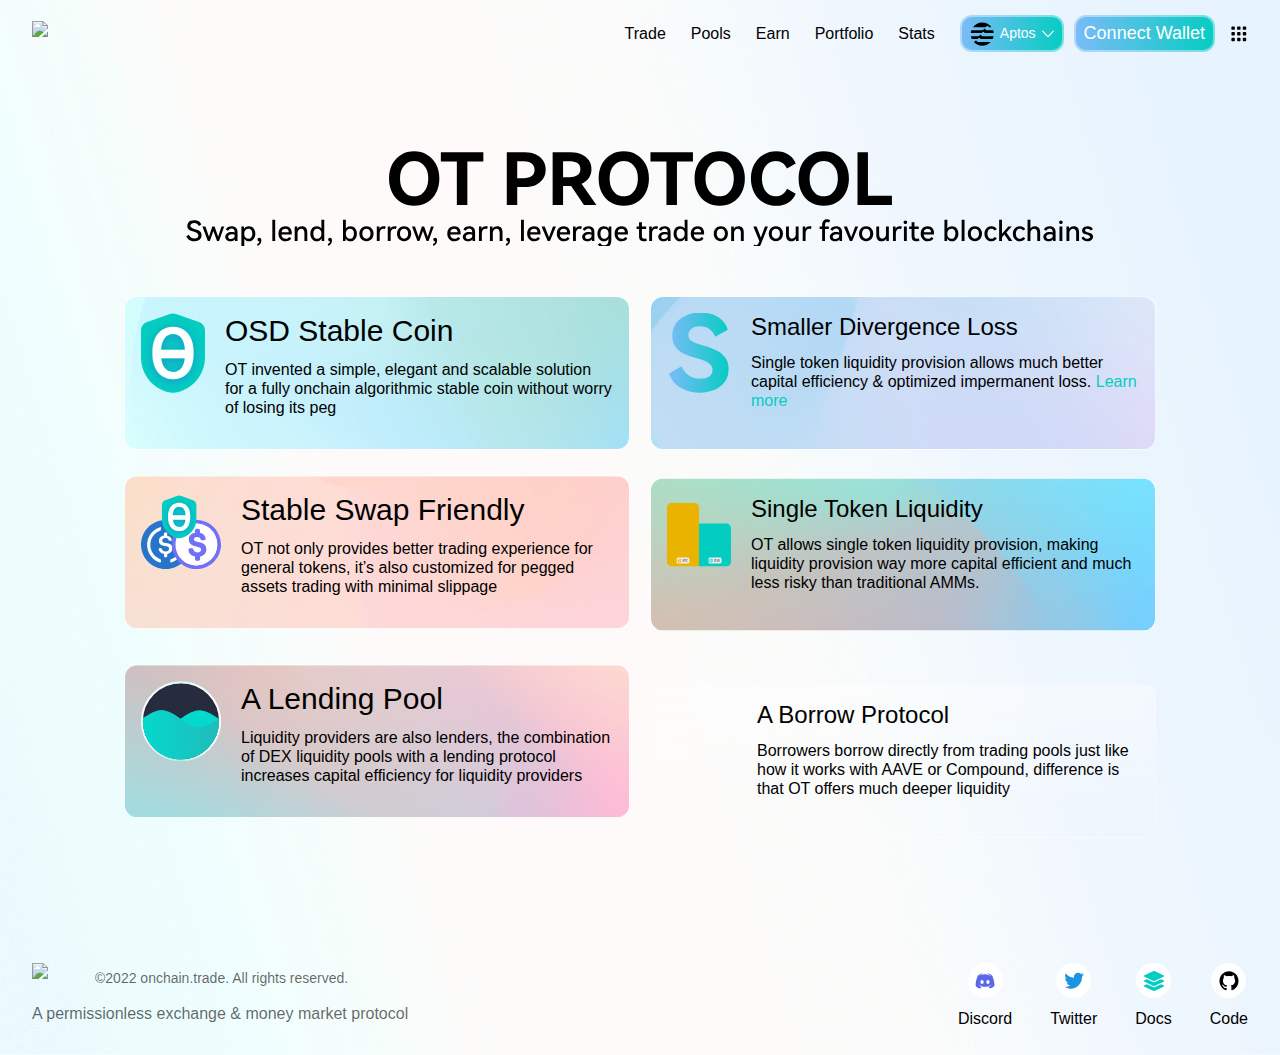
==== commit 2d2da928: "See https://github.com/1kxexchange/1kx-sourceCode/commit/719c702fb3970d9fcf7f23223090e268593bb2c2 fr" ====
--- a/index.html
+++ b/index.html
@@ -49,6 +49,6 @@
   <body>
     <div id="root"></div>
 
-    <script src="/umi.9f814801.js"></script>
+    <script src="/umi.6200e041.js"></script>
   </body>
 </html>
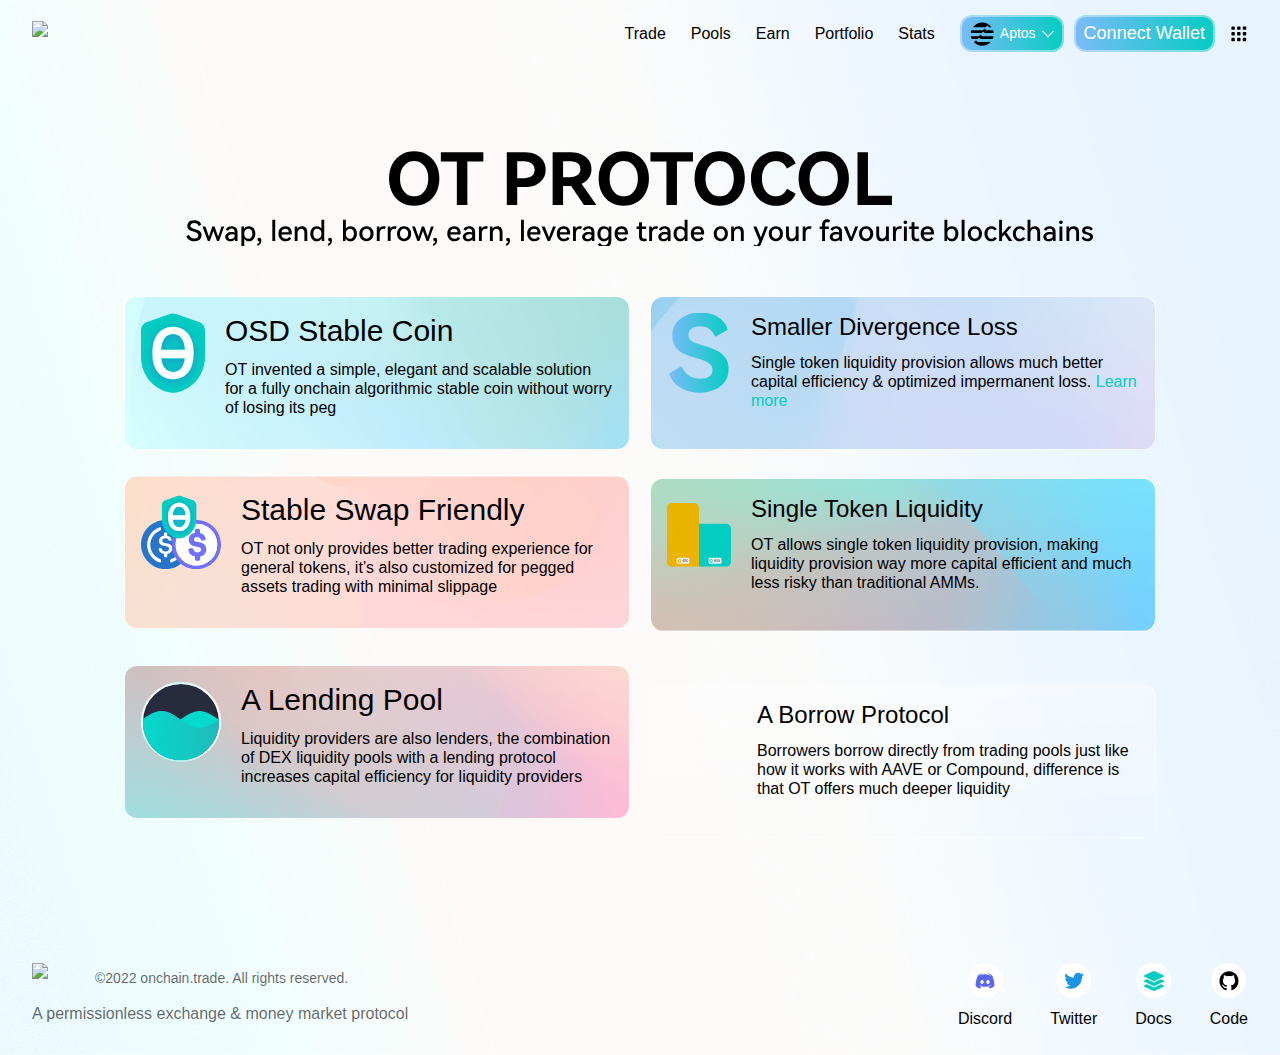
==== commit 96ccc9ab: "See https://github.com/1kxexchange/1kx-sourceCode/commit/e32c311c6b8c798dce1936474ef7518d29d73908 fr" ====
--- a/index.html
+++ b/index.html
@@ -49,6 +49,6 @@
   <body>
     <div id="root"></div>
 
-    <script src="/umi.6200e041.js"></script>
+    <script src="/umi.86e375c1.js"></script>
   </body>
 </html>
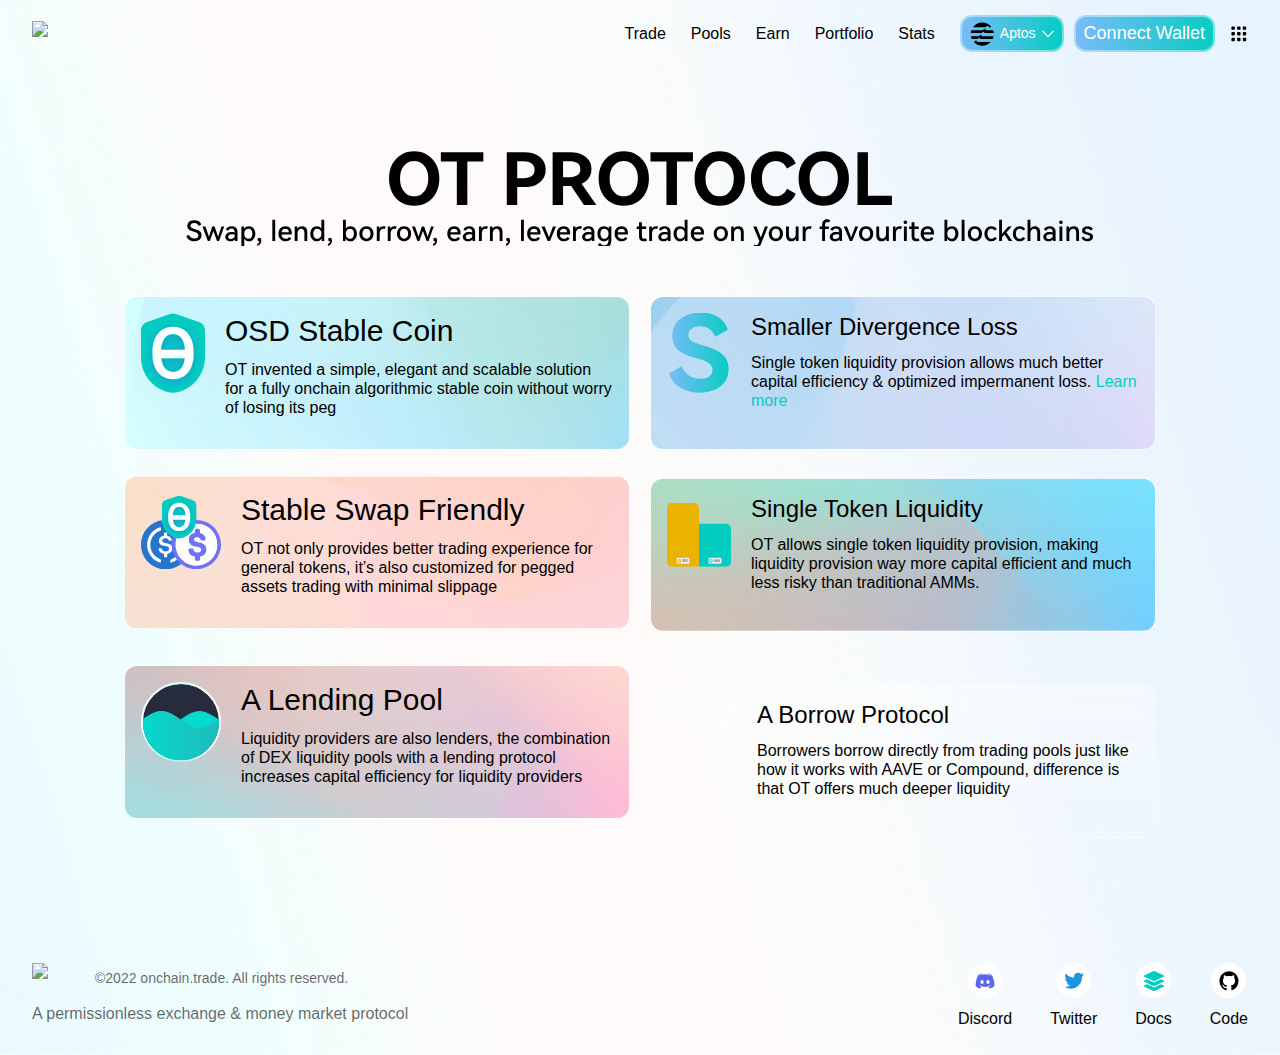
==== commit c7e50fab: "See https://github.com/1kxexchange/1kx-sourceCode/commit/7bdd7d6c8e4e07607b92092073a14ffaf5dcdac5 fr" ====
--- a/index.html
+++ b/index.html
@@ -49,6 +49,6 @@
   <body>
     <div id="root"></div>
 
-    <script src="/umi.86e375c1.js"></script>
+    <script src="/umi.06e05d39.js"></script>
   </body>
 </html>
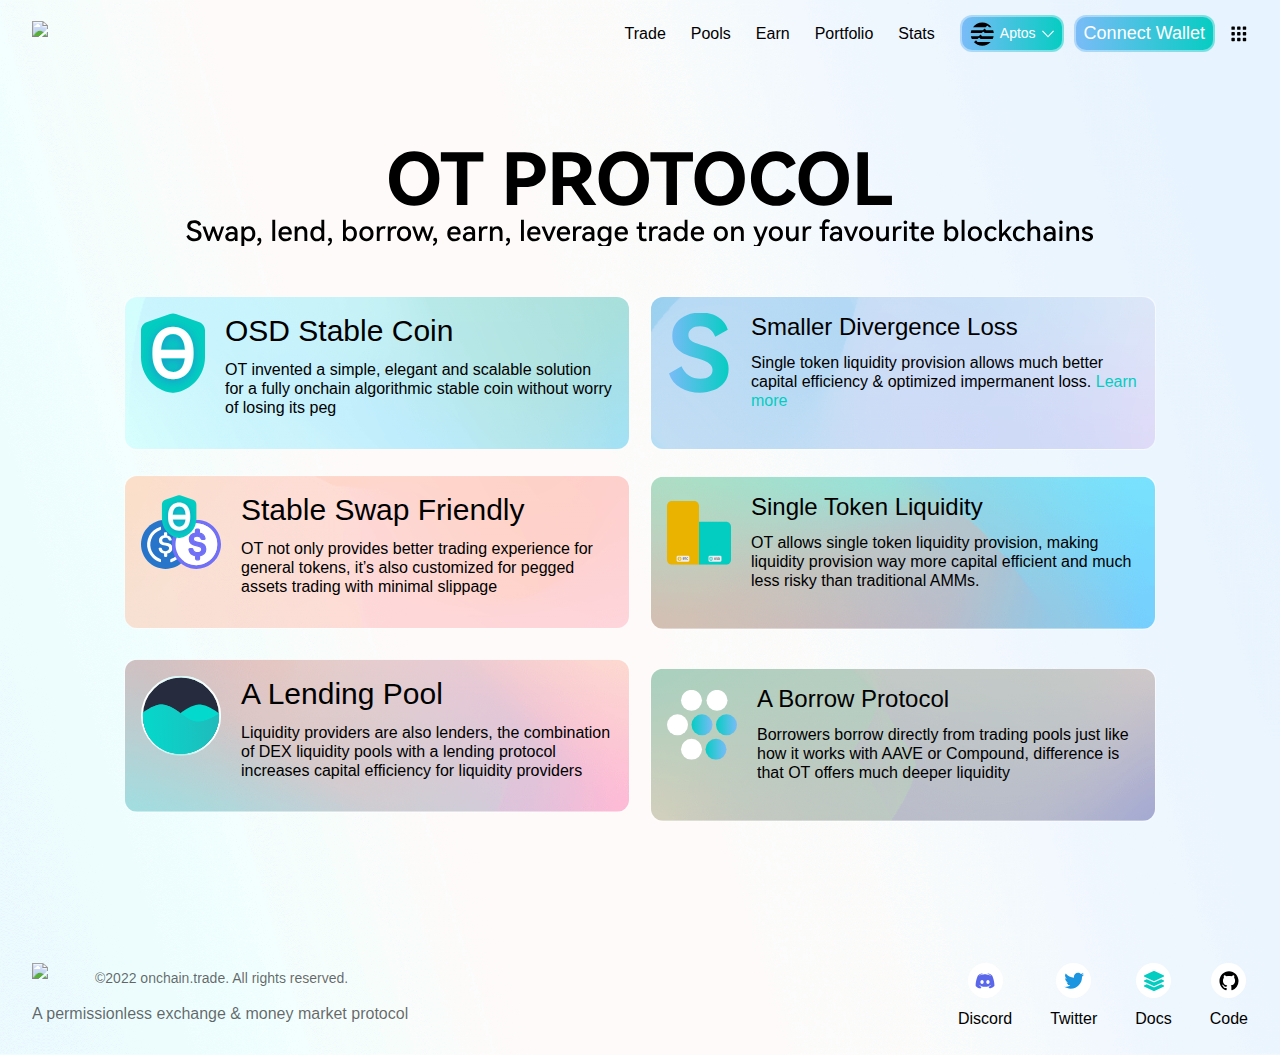
==== commit 09f024b6: "See https://github.com/1kxexchange/1kx-sourceCode/commit/cdfdddd7d6aed20a2ec287867938c4e0c8b26d1c fr" ====
--- a/index.html
+++ b/index.html
@@ -49,6 +49,6 @@
   <body>
     <div id="root"></div>
 
-    <script src="/umi.06e05d39.js"></script>
+    <script src="/umi.03279b7e.js"></script>
   </body>
 </html>
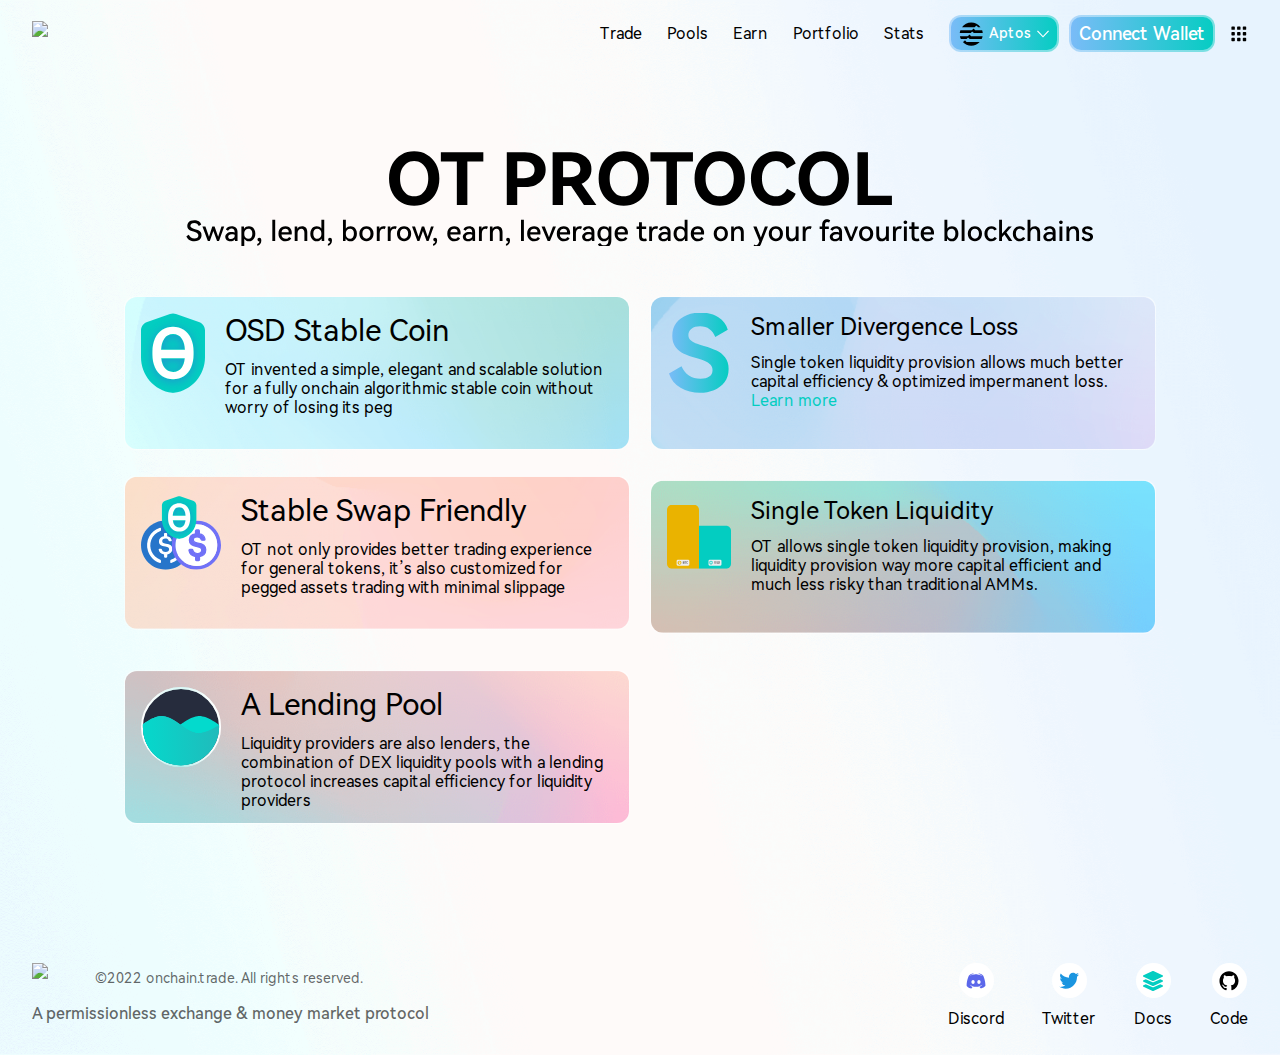
==== commit 200f713f: "See https://github.com/1kxexchange/1kx-sourceCode/commit/f15f268d45d685851c911fd4b8c94028b3942b89 fr" ====
--- a/index.html
+++ b/index.html
@@ -49,6 +49,6 @@
   <body>
     <div id="root"></div>
 
-    <script src="/umi.03279b7e.js"></script>
+    <script src="/umi.de81bb34.js"></script>
   </body>
 </html>
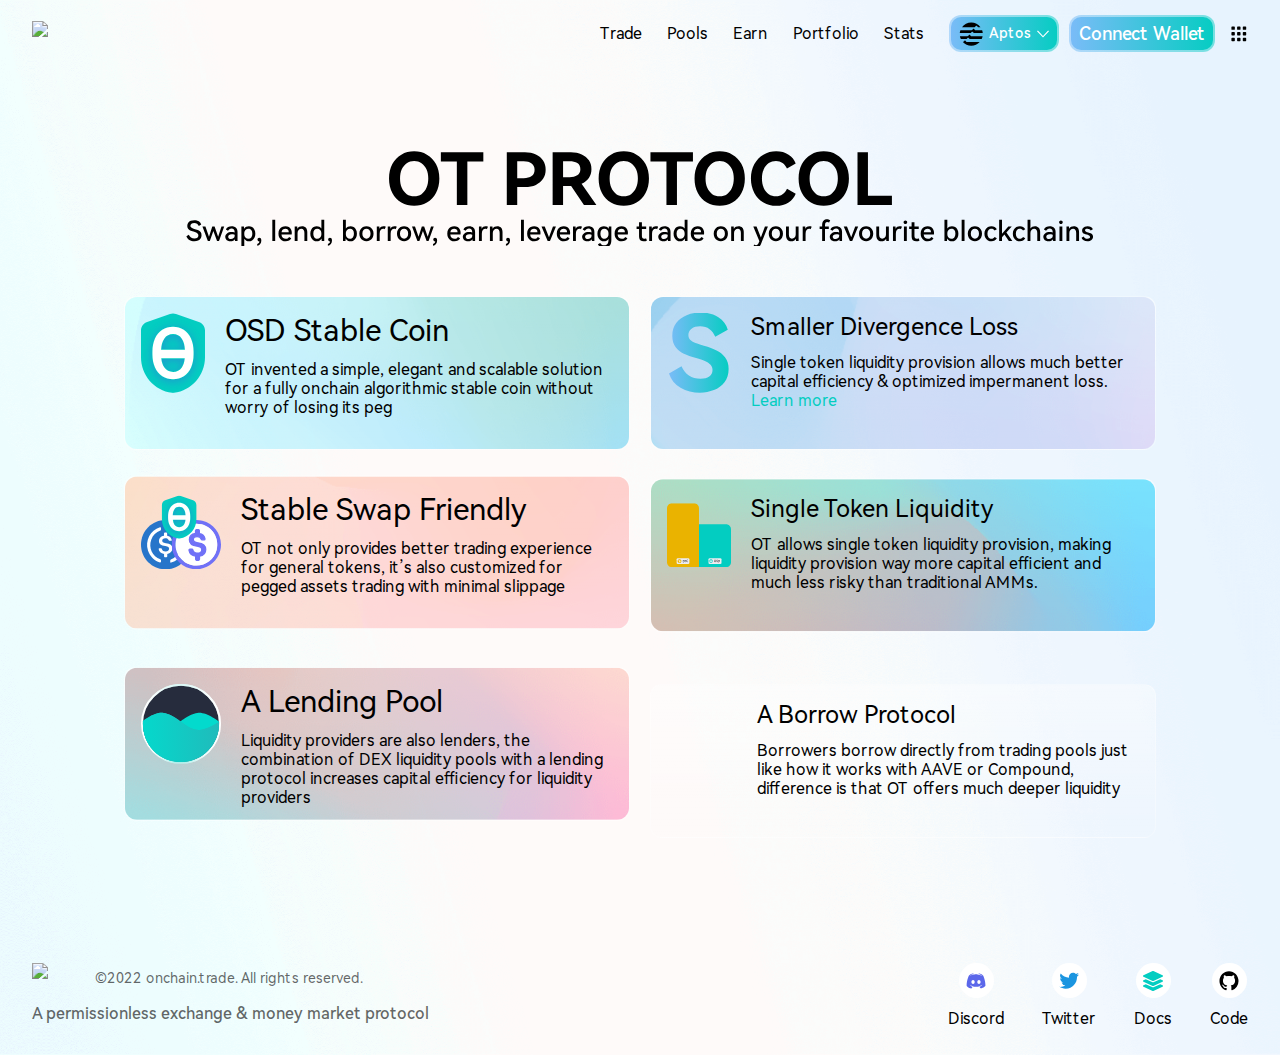
==== commit eb39be30: "See https://github.com/1kxexchange/1kx-sourceCode/commit/26a84bf45b22feb8e4e59a1eabf24d8357ca85aa fr" ====
--- a/index.html
+++ b/index.html
@@ -49,6 +49,6 @@
   <body>
     <div id="root"></div>
 
-    <script src="/umi.de81bb34.js"></script>
+    <script src="/umi.b8355976.js"></script>
   </body>
 </html>
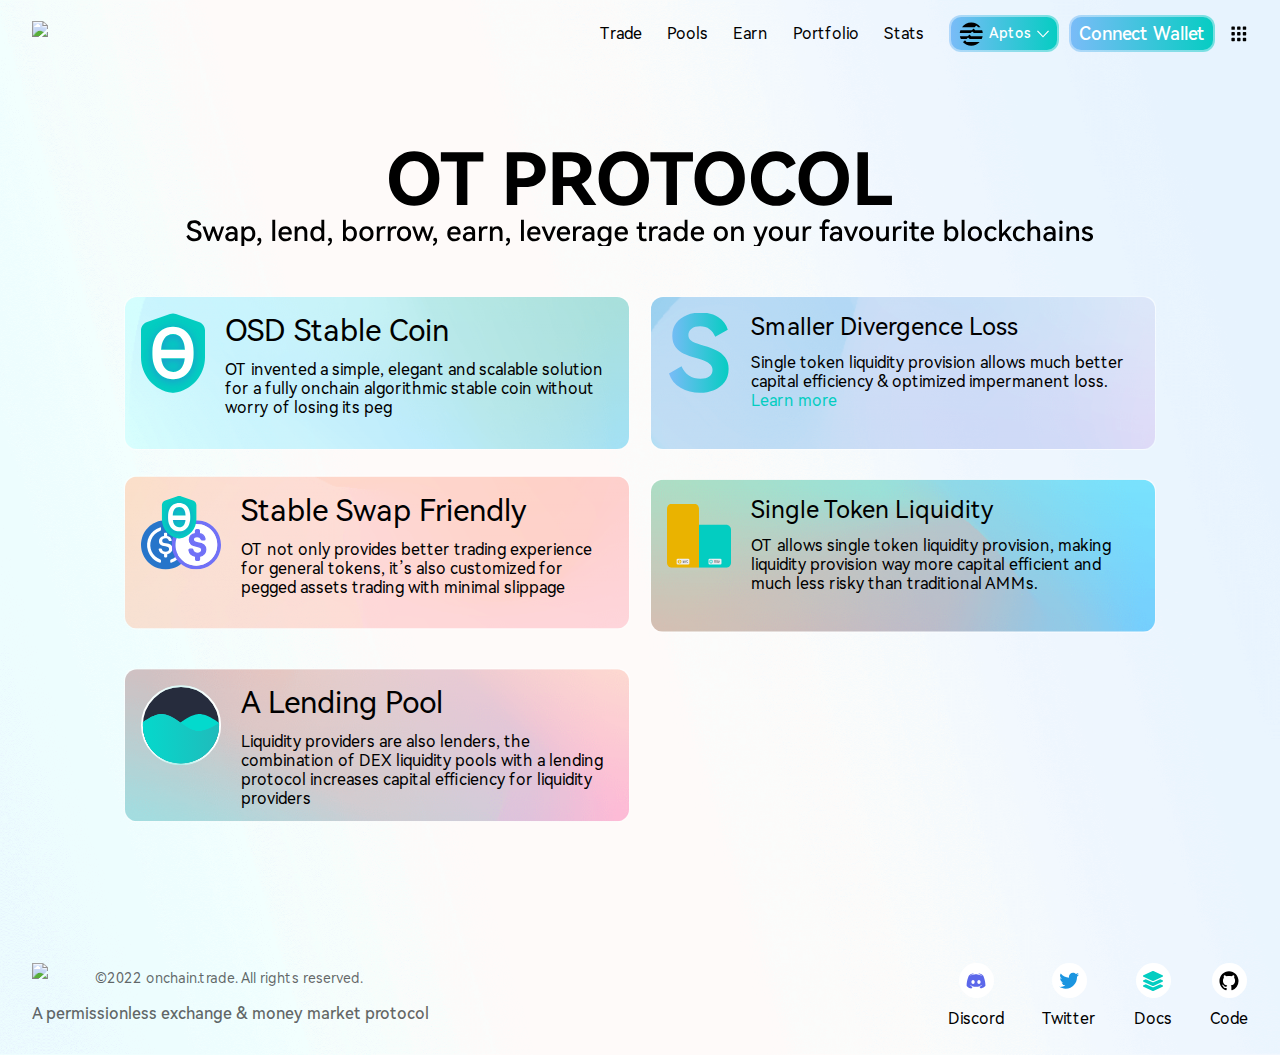
==== commit d9231649: "See https://github.com/1kxexchange/1kx-sourceCode/commit/178f3b1bcdce2a79d2451346a12cd4679fcf3700 fr" ====
--- a/index.html
+++ b/index.html
@@ -49,6 +49,6 @@
   <body>
     <div id="root"></div>
 
-    <script src="/umi.b8355976.js"></script>
+    <script src="/umi.5de3a7e8.js"></script>
   </body>
 </html>
